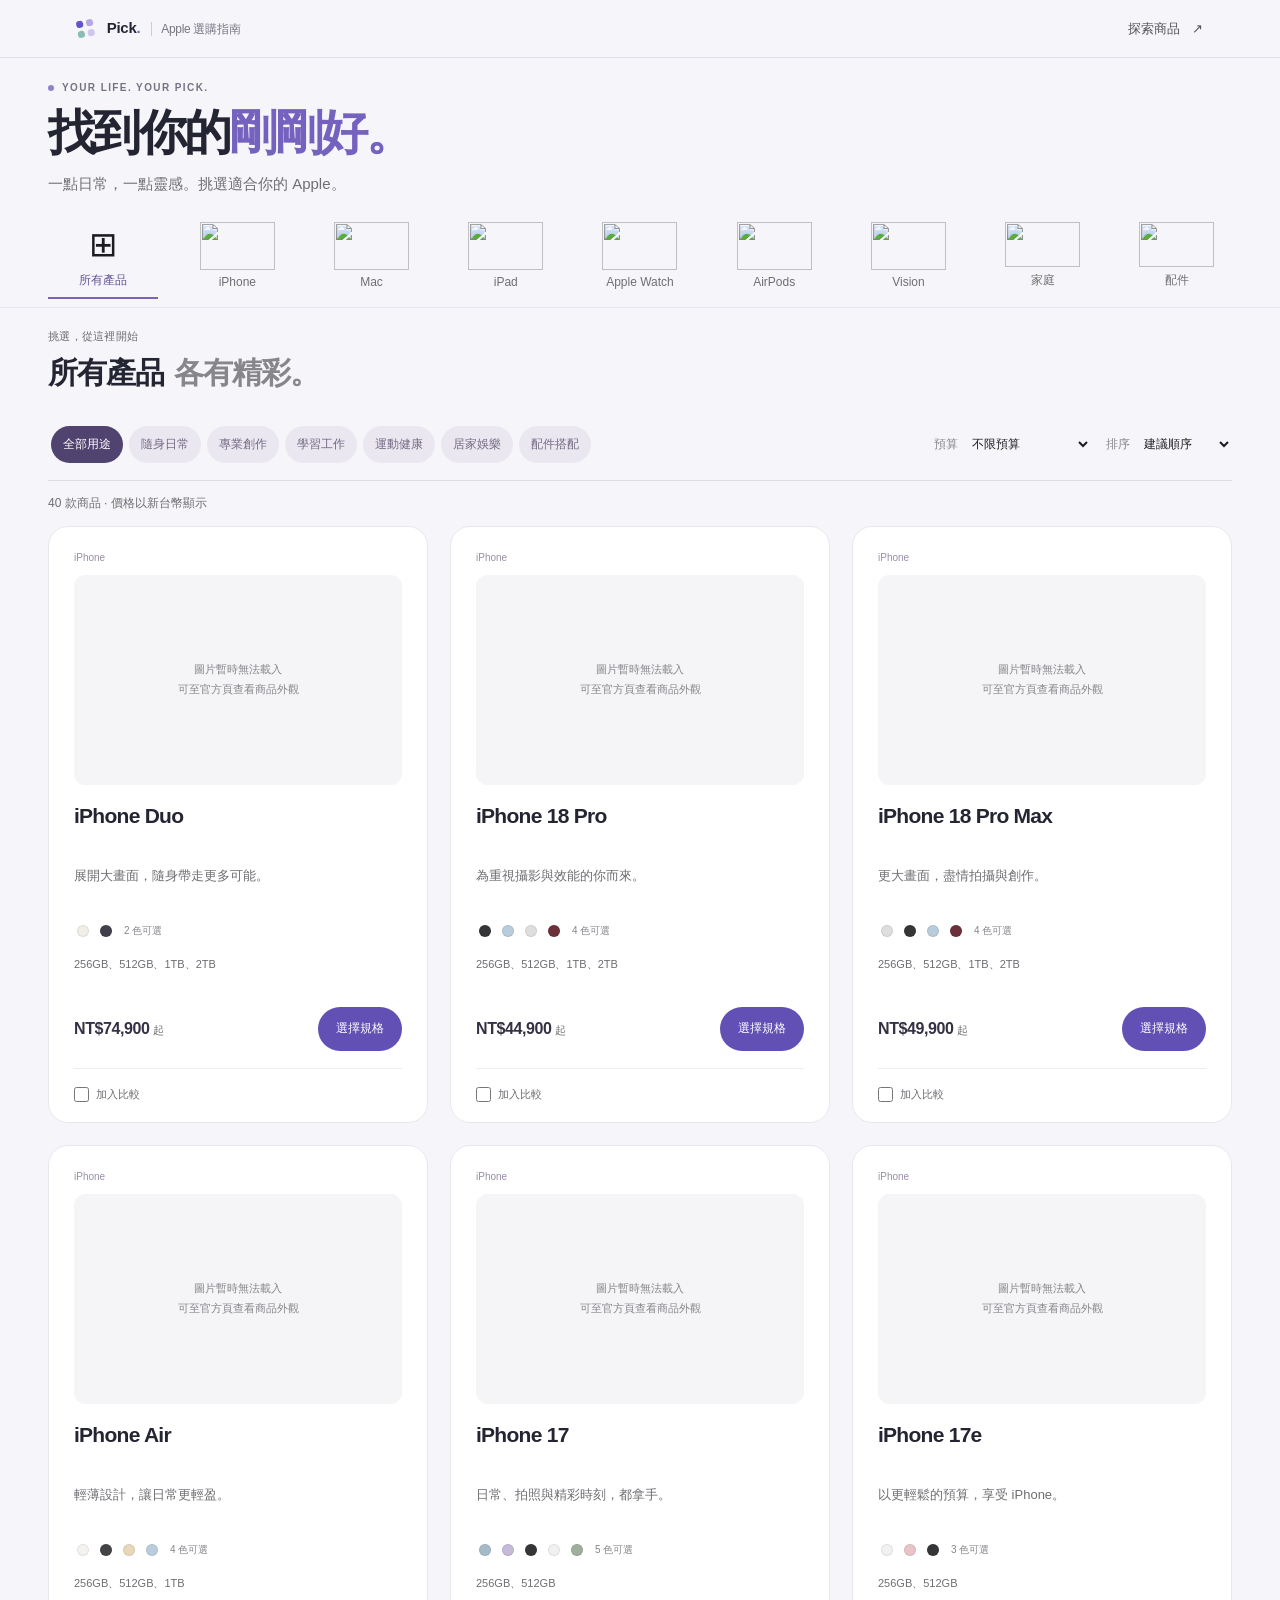
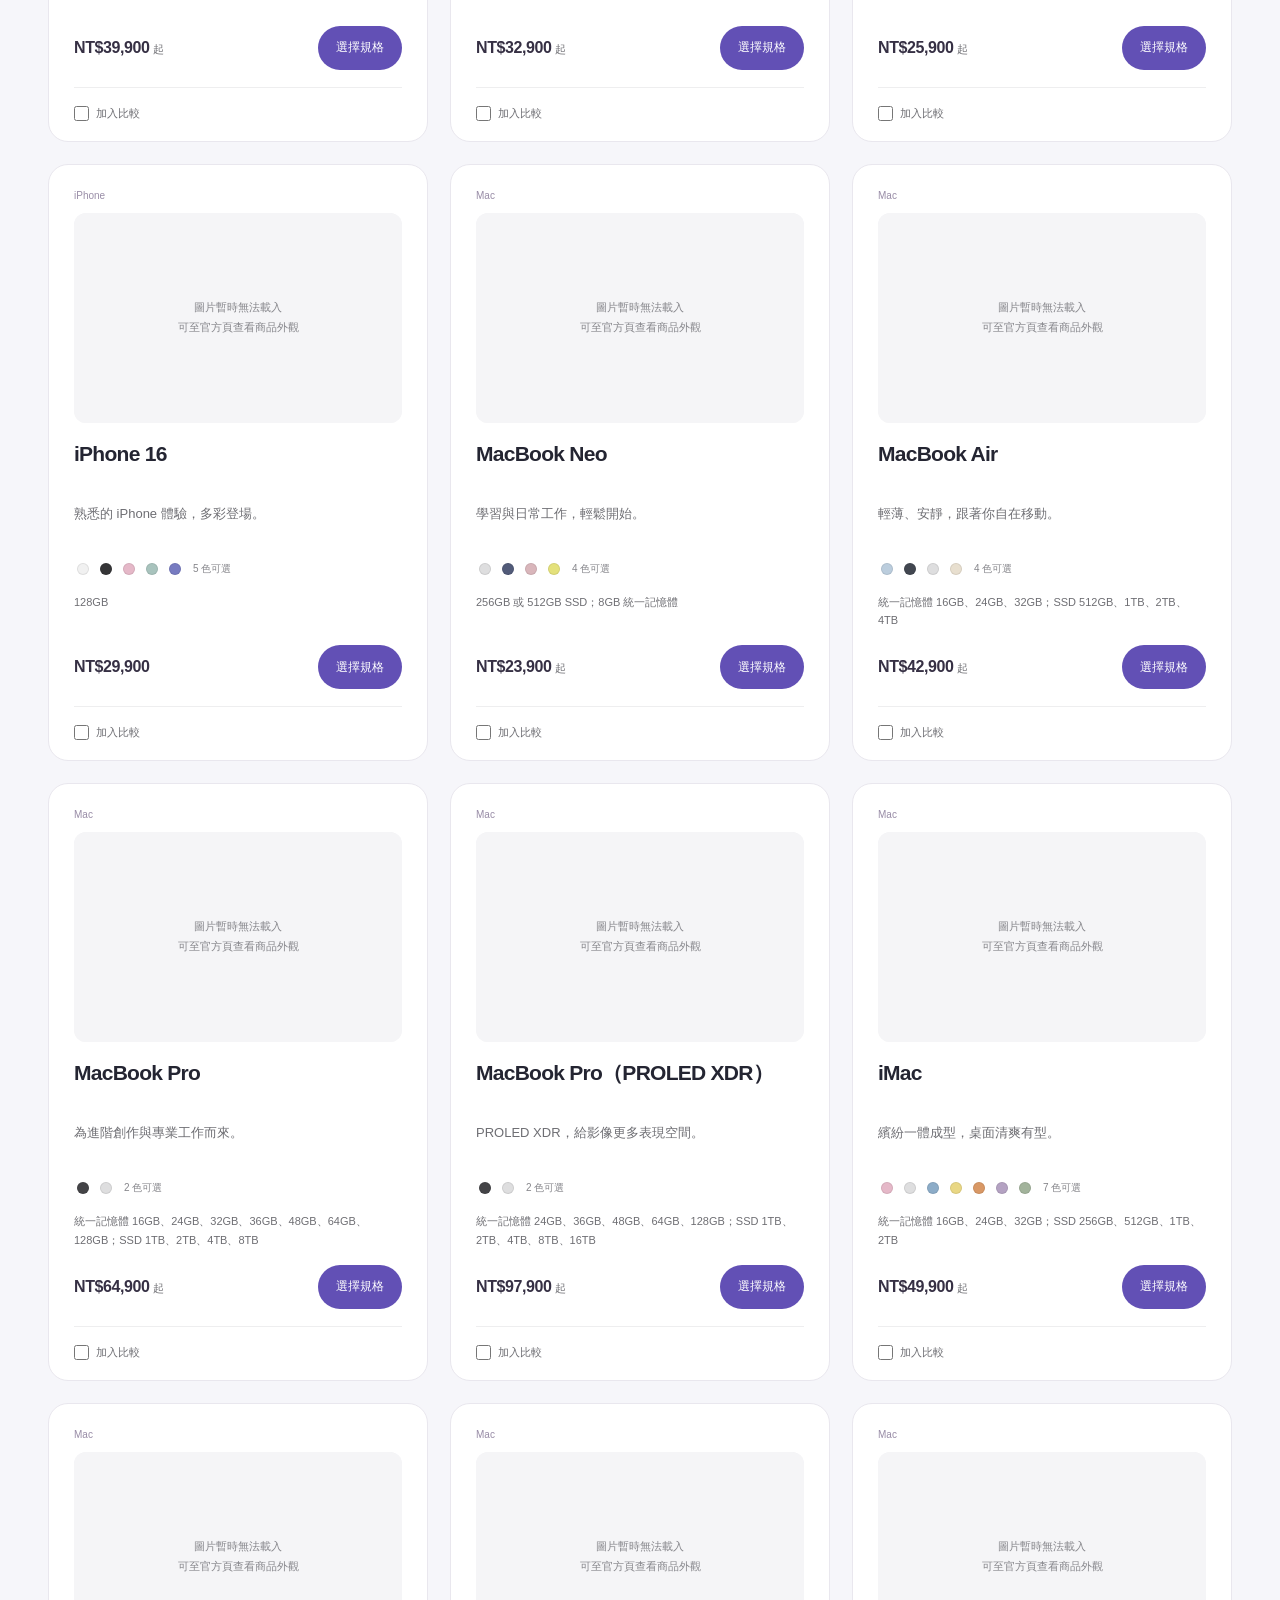
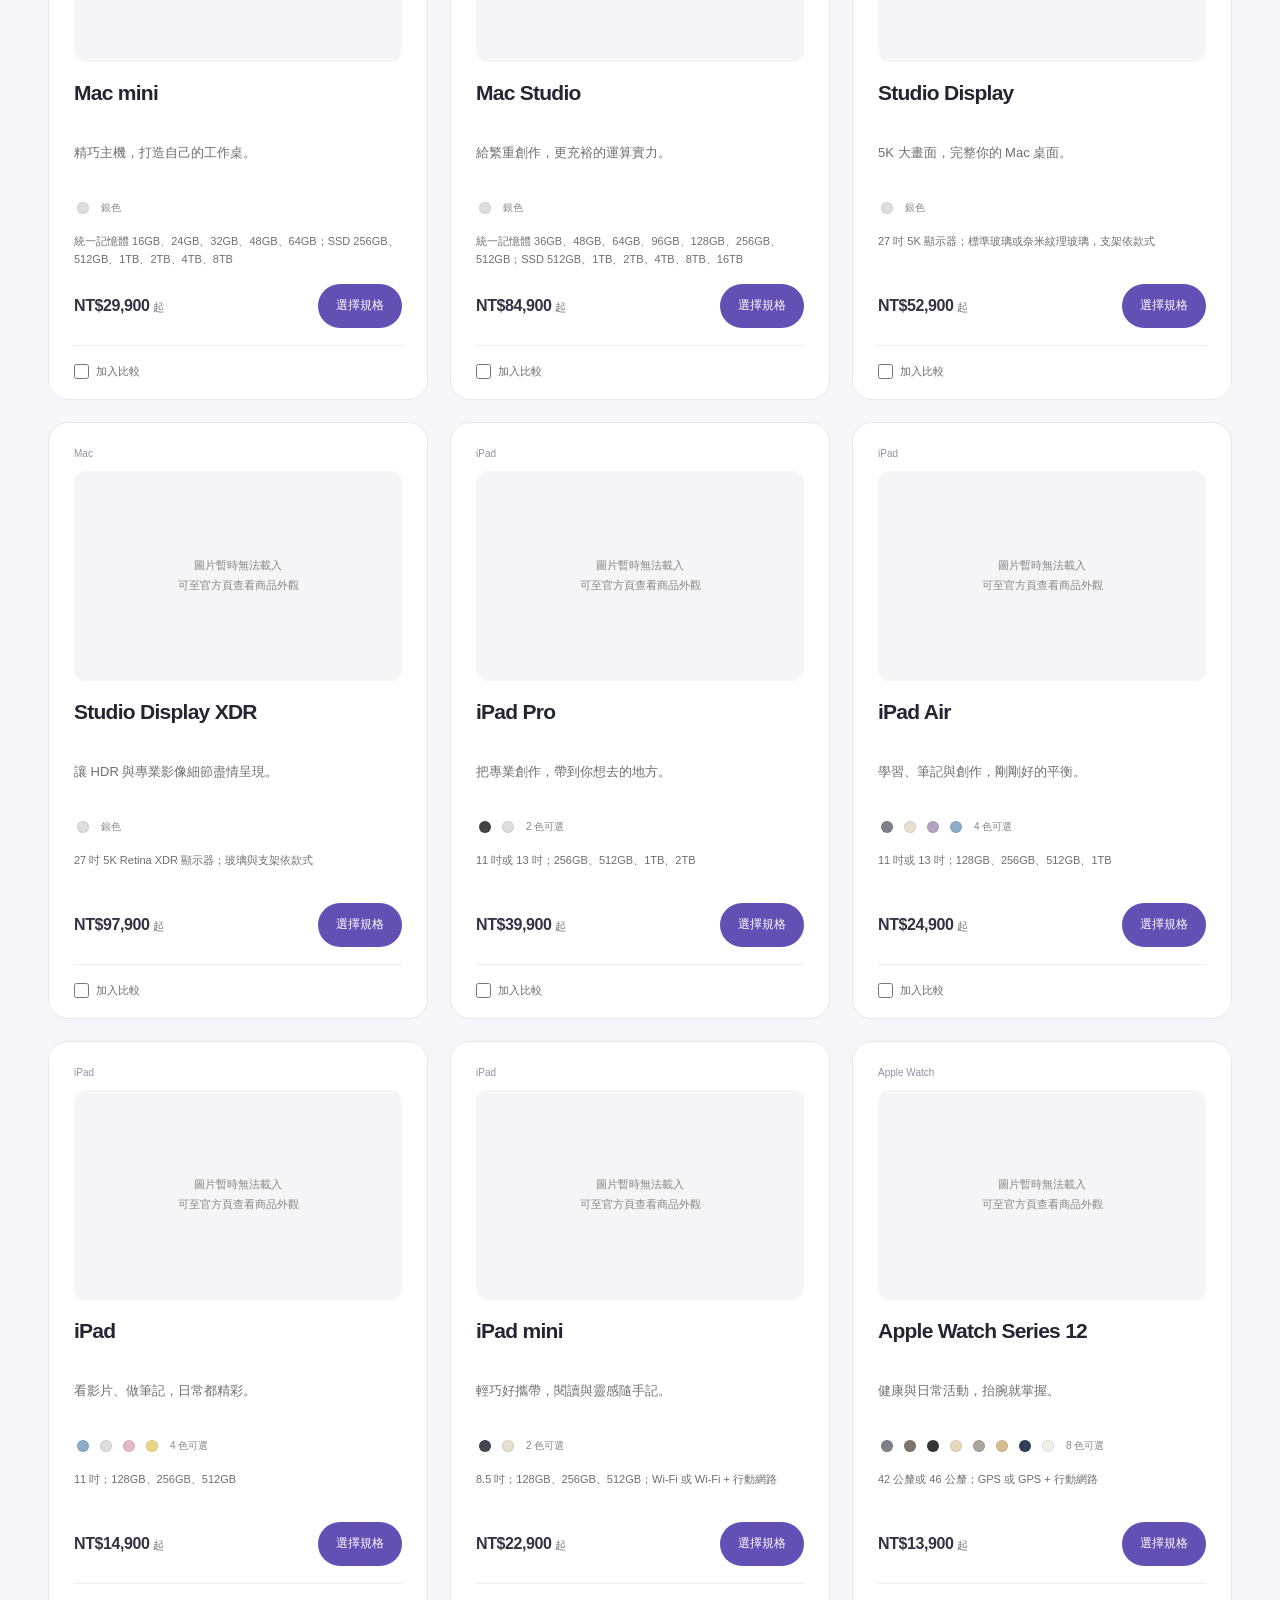
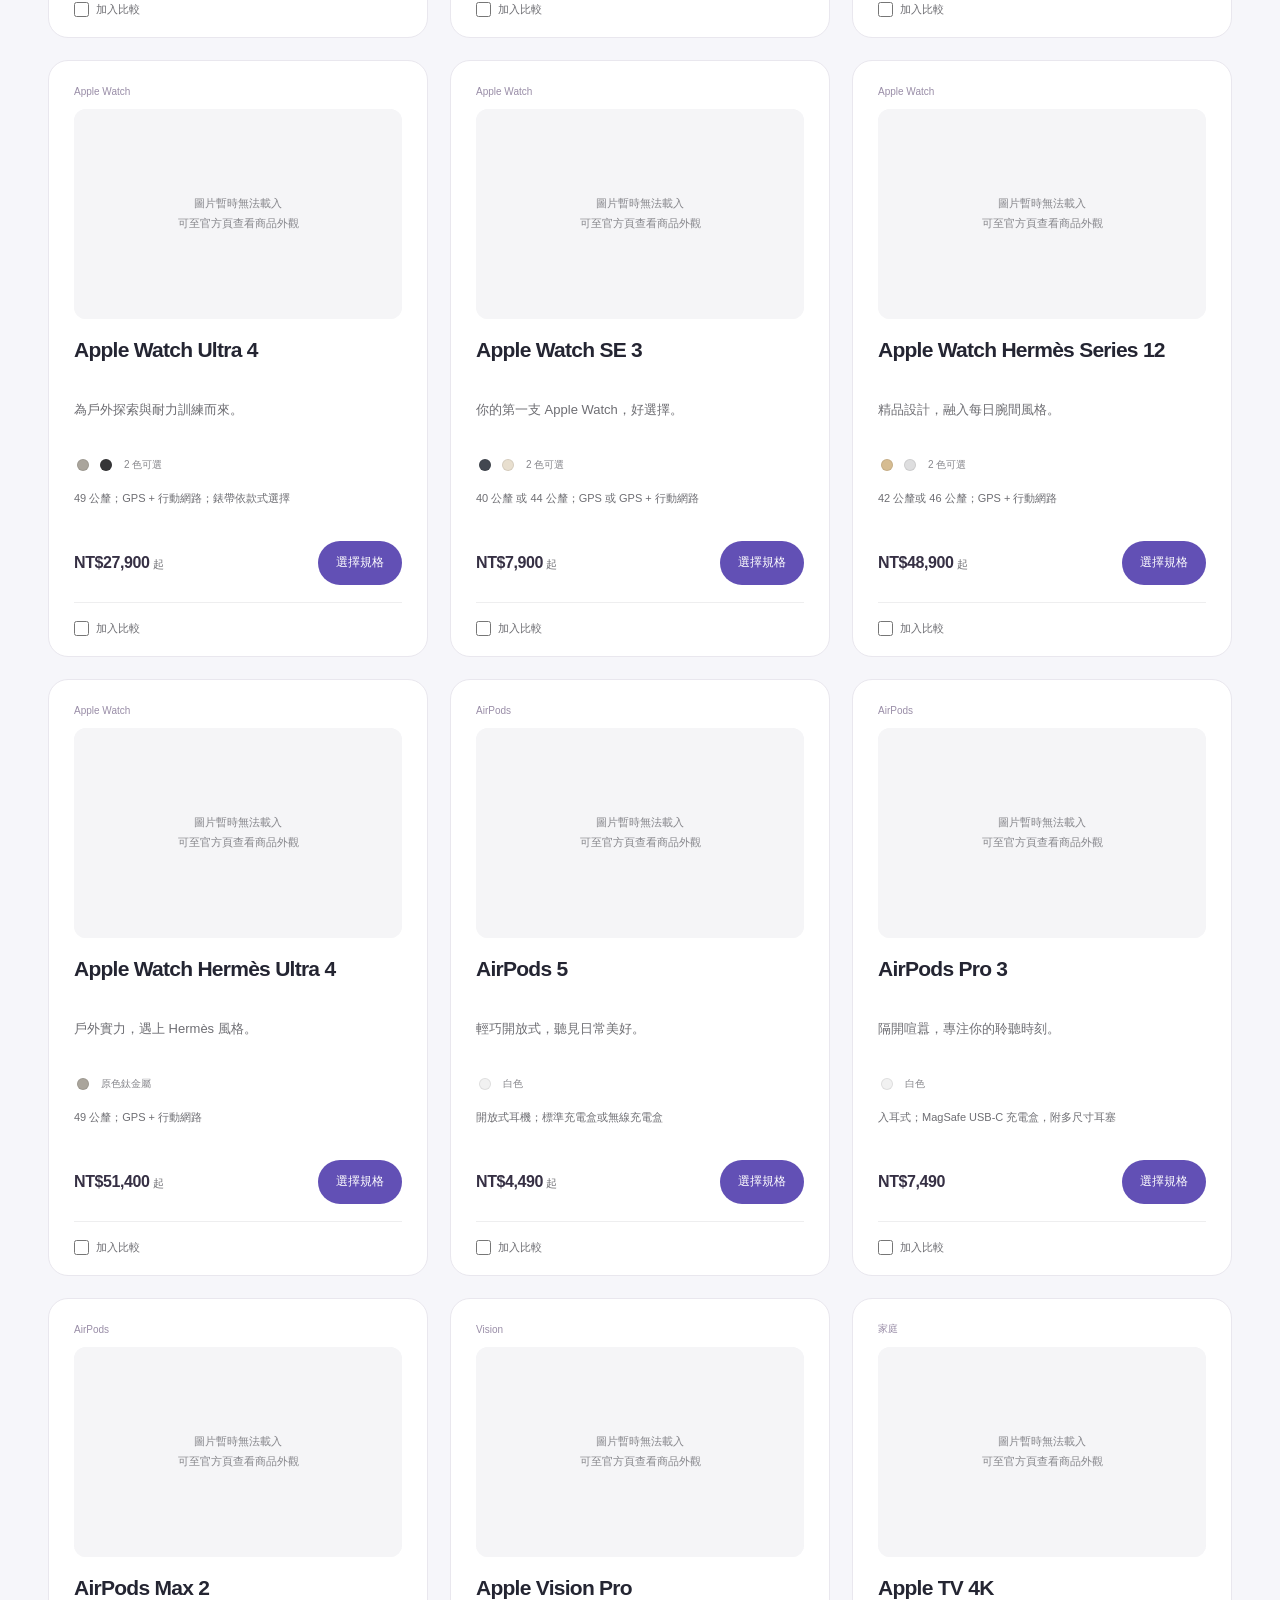
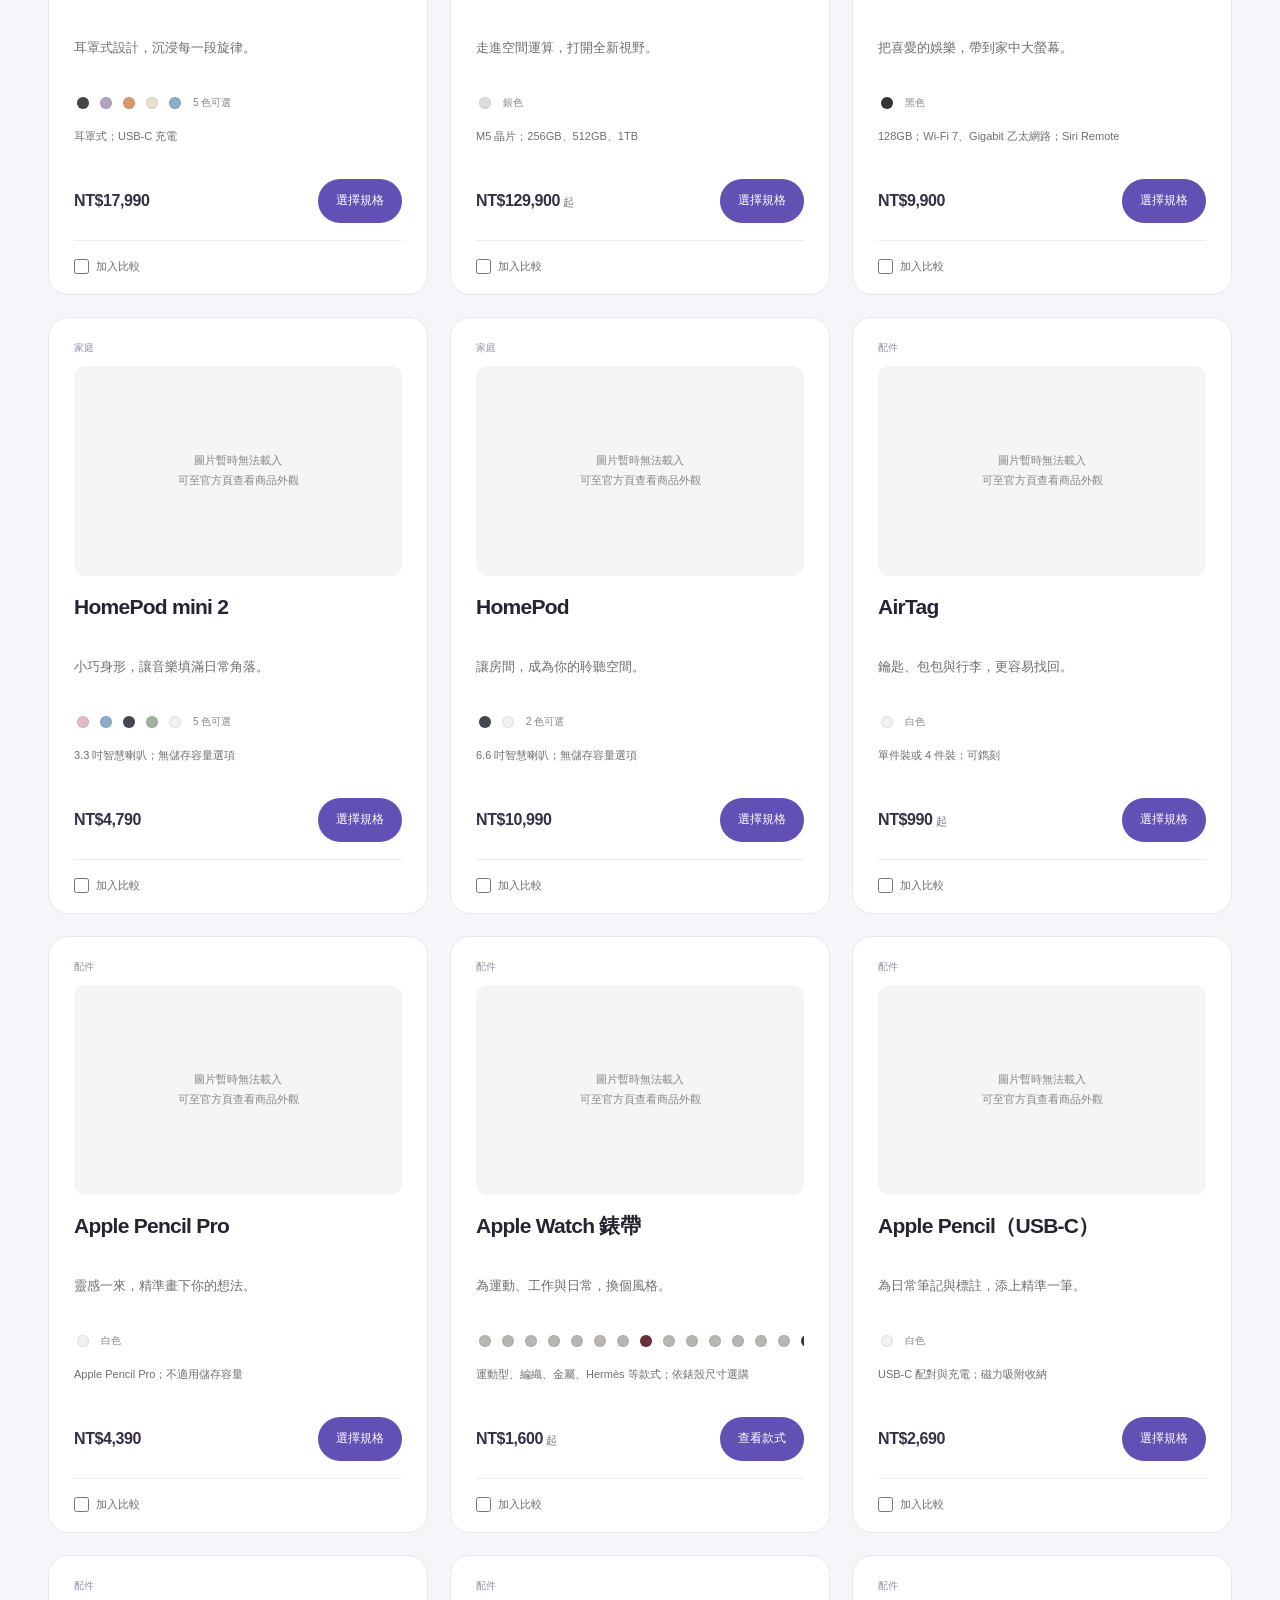
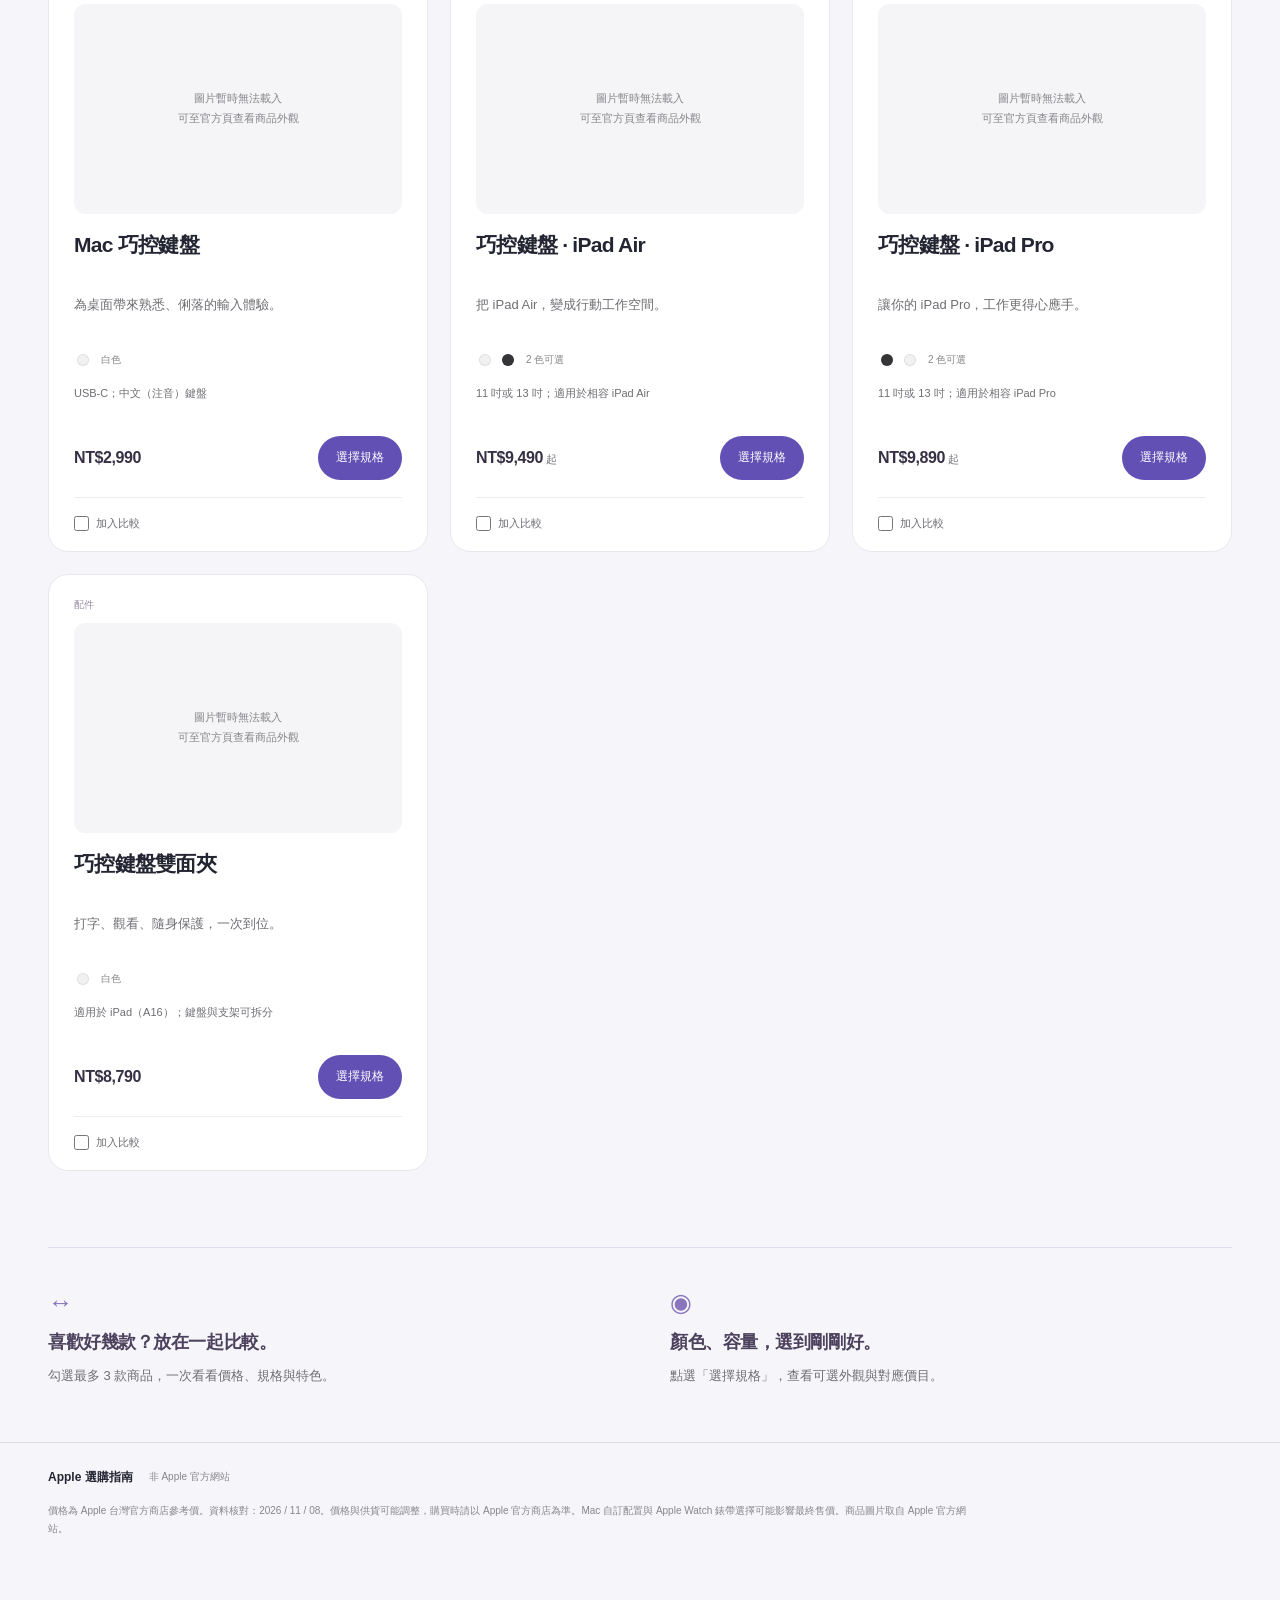
==== index.html @ ac8b2e8f "更新商品圖置中快取版本" ====
<!doctype html>
<html lang="zh-Hant"><head><meta charset="UTF-8"><meta name="viewport" content="width=device-width,initial-scale=1"><meta name="theme-color" content="#f5f5f7"><meta name="description" content="依用途與預算挑選 Apple 產品，查看顏色、容量、價格，並快速比較喜歡的機型。"><title>Pick.｜Apple 選購指南</title><link rel="stylesheet" href="./styles.css?v=20261108-18"><script src="./products.js?v=20261108-18" defer></script><script src="./app.js?v=20261108-18" defer></script></head>
<body><a class="skip-link" href="#products">跳至商品</a><header class="topbar"><a class="brand" href="#top" aria-label="Apple 選購指南首頁"><span class="brand-symbol" aria-hidden="true"><i></i><i></i><i></i><i></i></span><span>Pick<span class="brand-dot">.</span> <span class="brand-caption">Apple 選購指南</span></span></a><a class="nav-link" href="#products">探索商品 <span aria-hidden="true">↗</span></a></header>
<main id="top"><section class="hero"><div class="hero-text"><p class="eyebrow"><span class="tiny-dot"></span> YOUR LIFE. YOUR PICK.</p><h1>找到你的<span>剛剛好。</span></h1><p class="hero-copy">一點日常，一點靈感。挑選適合你的 Apple。</p></div></section><nav id="categories" class="categories" aria-label="商品分類"></nav>
<section id="products" class="catalog"><div class="catalog-head"><div><p class="eyebrow">挑選，從這裡開始</p><h2 id="catalog-title">所有產品<span>各有精彩。</span></h2></div></div>
<div class="filter-bar"><div id="needs" class="needs" aria-label="依用途篩選"></div><div class="select-filters"><label><span>預算</span><select id="budget"><option value="all">不限預算</option><option value="0-10000">NT$10,000 以下</option><option value="10001-30000">NT$10,001–30,000</option><option value="30001-60000">NT$30,001–60,000</option><option value="60001-999999">NT$60,001 以上</option></select></label><label><span>排序</span><select id="sort"><option value="default">建議順序</option><option value="low">價格由低到高</option><option value="high">價格由高到低</option><option value="name">商品名稱</option></select></label></div></div>
<div class="results-bar"><p id="result-count" role="status" aria-live="polite"></p><button id="reset" class="text-button" hidden>清除篩選</button></div><div id="product-grid" class="product-grid"></div><div id="empty" class="empty" hidden><h3>還沒找到喜歡的嗎？</h3><p>換個關鍵字，或放寬預算再看看。</p><button class="primary" id="empty-reset">查看所有產品</button></div></section>
<section class="help"><div><span class="help-icon" aria-hidden="true">↔</span><h3>喜歡好幾款？放在一起比較。</h3><p>勾選最多 3 款商品，一次看看價格、規格與特色。</p></div><div><span class="help-icon" aria-hidden="true">◉</span><h3>顏色、容量，選到剛剛好。</h3><p>點選「選擇規格」，查看可選外觀與對應價目。</p></div></section></main>
<footer><div><strong>Apple 選購指南</strong><span>非 Apple 官方網站</span></div><p>價格為 Apple 台灣官方商店參考價。資料核對：2026 / 11 / 08。價格與供貨可能調整，購買時請以 Apple 官方商店為準。Mac 自訂配置與 Apple Watch 錶帶選擇可能影響最終售價。商品圖片取自 Apple 官方網站。</p></footer>
<div id="compare-tray" class="compare-tray" hidden><div id="compare-items"></div><div class="tray-actions"><button id="compare-clear" class="text-button">清空</button><button id="compare-open" class="primary">比較商品</button></div></div><div id="toast" class="toast" role="status" aria-live="polite"></div>
<dialog id="product-dialog" aria-labelledby="detail-title"><button class="dialog-close" data-close aria-label="關閉商品詳情">×</button><div id="detail-content"></div></dialog><dialog id="compare-dialog" aria-labelledby="compare-title"><button class="dialog-close" data-close aria-label="關閉商品比較">×</button><div id="compare-content"></div></dialog><noscript><p class="empty">請開啟 JavaScript 以使用商品搜尋、規格選擇與比較功能。</p></noscript></body></html>
---- styles.css ----
*{box-sizing:border-box}html{scroll-behavior:smooth;scroll-padding-top:90px}body{margin:0;color:#1d1d1f;background:#f5f5f7;font-family:-apple-system,BlinkMacSystemFont,"SF Pro TC","PingFang TC","Noto Sans TC","Microsoft JhengHei",sans-serif;-webkit-font-smoothing:antialiased}button,input,select{font:inherit}button,a,input,select{-webkit-tap-highlight-color:transparent}button{cursor:pointer}button,a{touch-action:manipulation}a{color:inherit;text-decoration:none}button{border:0}button:focus-visible,a:focus-visible,input:focus-visible,select:focus-visible,summary:focus-visible{outline:3px solid #0071e3;outline-offset:4px}[hidden]{display:none!important}.topbar{height:64px;max-width:1440px;margin:auto;padding:0 6%;display:flex;align-items:center;justify-content:space-between;border-bottom:1px solid #e4e4e7}.brand{display:flex;align-items:center;gap:10px;font-size:15px;font-weight:600;letter-spacing:-.3px}.brand-symbol{font-family:Georgia,serif;font-style:italic;font-size:29px;font-weight:700;line-height:1}.nav-link{font-size:13px;color:#525257}.nav-link span{margin-left:9px}.skip-link{position:fixed;top:-60px;left:20px;z-index:10;background:#fff;padding:12px}.skip-link:focus{top:10px}.hero{max-width:1280px;margin:auto;padding:58px 48px 36px}.eyebrow{font-size:13px;line-height:1.6;letter-spacing:.025em;font-weight:500;color:#6e6e73;margin:0 0 12px}.hero h1{font-size:clamp(34px,4.5vw,58px);letter-spacing:-.055em;line-height:1.16;margin:0 0 20px;font-weight:650}.hero-copy{font-size:17px;line-height:1.6;color:#6e6e73;margin:0}.categories{display:flex;gap:30px;max-width:1280px;margin:0 auto;padding:22px 48px 30px;overflow:auto;scrollbar-width:none}.categories::-webkit-scrollbar{display:none}.category{display:flex;flex-direction:column;align-items:center;gap:12px;flex:1;min-width:74px;background:none;border-radius:12px;padding:10px 4px 14px;border-bottom:2px solid transparent;white-space:nowrap;color:#6e6e73;font-size:12px;font-weight:500}.category:hover{color:#1d1d1f}.category.active{color:#1d1d1f;border-bottom-color:#1d1d1f}.category-img{width:75px;height:61px;display:grid;place-items:center}.category img{width:100%;height:100%;object-fit:contain;mix-blend-mode:darken}.category-all{font-size:34px;font-weight:300;line-height:1;color:#1d1d1f}.catalog{max-width:1280px;margin:auto;padding:32px 48px 76px;scroll-margin-top:15px}.catalog-head{display:flex;align-items:end;justify-content:space-between;gap:24px;margin-bottom:26px}.catalog-head .eyebrow{font-size:11px;margin-bottom:9px}.catalog h2{font-size:30px;letter-spacing:-.04em;line-height:1.25;margin:0;font-weight:650}.catalog h2 span{color:#86868b}.search{height:43px;min-width:280px;display:flex;align-items:center;gap:10px;border:1px solid #d2d2d7;border-radius:30px;padding:0 16px;color:#86868b;background:#fff}.search input{border:0;outline:0;background:transparent;width:100%;min-width:0;font-size:13px;color:#1d1d1f}.filter-bar{display:flex;flex-direction:column;gap:20px;padding-bottom:20px;border-bottom:1px solid #dedee2}.needs{display:flex;gap:8px;overflow:auto;scrollbar-width:none;padding:3px}.need{border-radius:30px;white-space:nowrap;font-size:12px;padding:10px 15px;color:#525257;background:#e8e8ed}.need.active{background:#1d1d1f;color:#fff}.select-filters{display:flex;gap:26px}.select-filters label{display:flex;align-items:center;gap:10px;font-size:12px;color:#86868b}.select-filters select{background:none;border:0;color:#1d1d1f;max-width:200px;font-size:12px;min-height:30px}.results-bar{display:flex;align-items:center;justify-content:space-between;margin:18px 0}.results-bar p{margin:0;color:#6e6e73;font-size:12px}.text-button{padding:7px 0;background:none;color:#0066cc;font-size:12px}.product-grid{display:grid;grid-template-columns:repeat(3,minmax(0,1fr));gap:22px}.product-card{position:relative;display:flex;flex-direction:column;padding:22px 25px 20px;background:#fff;border:1px solid #eeeeef;border-radius:24px;transition:transform .25s,box-shadow .25s;min-width:0;isolation:isolate}.product-card:hover{transform:translateY(-3px);box-shadow:0 12px 35px #00000008}.product-topline{height:17px;display:flex;justify-content:space-between;align-items:center;font-size:10px;font-weight:500;color:#86868b}.product-topline .new{color:#b64400}.photo-button{display:block;width:100%;background:transparent;padding:0}.photo{height:210px;position:relative;display:flex;align-items:center;justify-content:center;overflow:hidden;background:#fff;margin:9px 0 17px;isolation:isolate;border-radius:12px}.photo img{display:block;width:100%;height:100%;object-fit:contain;mix-blend-mode:darken;object-position:center}.photo.mac{background:#f5f5f7}.photo.mac img{width:100%;height:100%}.photo.phone img{width:85%;height:120%;transform:translateY(-7%)}.photo.tablet img{width:85%;height:95%}.photo.watch img{width:85%;height:95%}.photo.headphone img{width:90%;height:95%}.photo.accessory img{width:90%;height:95%}.photo.pencil img{transform:rotate(-36deg) scale(1.12)}.photo.band{background:#f5f5f7}.photo.band img{width:100%}.product-title{font-size:21px;letter-spacing:-.035em;line-height:1.3;margin:0 0 9px;font-weight:600}.product-title button{font-weight:inherit;text-align:left;letter-spacing:inherit;background:none;padding:0;color:inherit}.product-summary{color:#6e6e73;font-size:13px;line-height:1.65;margin:0 0 13px;min-height:43px}.swatches{display:flex;align-items:center;gap:5px;height:20px;margin-bottom:14px}.swatch{width:12px;height:12px;display:inline-block;border-radius:50%;background:var(--color);box-shadow:inset 0 0 0 1px #00000015;flex:0 0 auto}.color-count{font-size:10px;color:#86868b;margin-left:4px}.card-spec{font-size:11px;line-height:1.7;color:#6e6e73;display:-webkit-box;-webkit-line-clamp:2;-webkit-box-orient:vertical;overflow:hidden;min-height:37px;margin:0 0 15px}.card-bottom{margin-top:auto;display:flex;justify-content:space-between;align-items:center;gap:10px}.card-price{font-size:16px;font-weight:600;white-space:nowrap;letter-spacing:-.025em}.card-price small{font-weight:400;font-size:11px;margin-left:3px;color:#6e6e73}.primary{background:#0071e3;color:#fff;border-radius:99px;padding:11px 18px;font-size:12px;white-space:nowrap;display:inline-flex;align-items:center;justify-content:center;min-height:39px}.primary:hover{background:#0077ed}.primary:disabled{background:#d2d2d7;color:#6e6e73;cursor:default}.compare-check{display:flex;align-items:center;gap:7px;padding-top:18px;margin-top:17px;border-top:1px solid #eeeeef;font-size:11px;color:#6e6e73;cursor:pointer}.compare-check input{width:15px;height:15px;margin:0;accent-color:#0071e3}.empty{padding:70px 20px;text-align:center;color:#6e6e73}.empty h3{color:#1d1d1f;font-size:24px}.help{max-width:1184px;margin:0 auto 55px;display:grid;grid-template-columns:1fr 1fr;gap:60px;border-top:1px solid #dcdce0;padding:40px 0 0}.help h3{font-size:18px;letter-spacing:-.025em;line-height:1.5;margin:12px 0 9px;font-weight:600}.help p{font-size:13px;line-height:1.7;color:#6e6e73;margin:0}.help-icon{font-size:25px}footer{max-width:1280px;margin:auto;padding:26px 48px 120px;border-top:1px solid #dcdce0}footer>div{display:flex;align-items:center;gap:16px;font-size:12px}footer span{font-size:10px;color:#86868b}footer p{max-width:920px;font-size:10px;line-height:1.8;color:#86868b;margin:16px 0 0}.compare-tray{position:fixed;z-index:5;bottom:20px;left:50%;transform:translateX(-50%);width:min(880px,calc(100% - 40px));padding:12px 18px;background:#ffffffed;border:1px solid #e5e5e8;backdrop-filter:blur(20px);border-radius:20px;box-shadow:0 10px 50px #00000018;display:flex;justify-content:space-between;align-items:center;gap:15px}#compare-items{display:flex;gap:18px;min-width:0}.tray-item{display:flex;align-items:center;gap:7px;font-size:11px;max-width:170px}.tray-item img{width:37px;height:37px;object-fit:contain}.tray-item span{overflow:hidden;text-overflow:ellipsis;white-space:nowrap}.tray-item button{padding:3px;background:none;color:#86868b;font-size:18px}.tray-actions{display:flex;align-items:center;gap:18px}.toast{position:fixed;z-index:20;bottom:110px;left:50%;transform:translate(-50%,15px);padding:13px 20px;border-radius:12px;background:#1d1d1f;color:#fff;font-size:13px;opacity:0;pointer-events:none;transition:.2s;max-width:90%;width:max-content}.toast.show{opacity:1;transform:translate(-50%,0)}dialog{border:0;padding:0;width:min(1030px,calc(100% - 48px));max-height:90dvh;border-radius:26px;color:#1d1d1f;background:#fff;box-shadow:0 20px 100px #00000025}dialog::backdrop{background:#0006;backdrop-filter:blur(5px)}body.modal-open{overflow:hidden}.dialog-close{position:sticky;float:right;top:16px;right:16px;z-index:4;margin:16px 16px -49px 0;width:33px;height:33px;border-radius:50%;color:#6e6e73;background:#ededf0;font-size:25px;line-height:1}.detail-layout{display:grid;grid-template-columns:43% 57%;padding:42px 36px;gap:0}.detail-visual{padding:25px 30px 0 0;position:sticky;top:30px;align-self:start}.detail-visual .photo{height:310px;margin:0}.detail-visual p{font-size:10px;text-align:center;line-height:1.6;color:#86868b}.detail-info{padding:0 8px 10px 24px}.detail-info .eyebrow{font-size:11px;margin-bottom:6px}.detail-info h2{font-size:32px;line-height:1.2;margin:0 0 14px;letter-spacing:-.04em}.detail-summary{font-size:14px;color:#6e6e73;line-height:1.7;margin:0 0 24px}.option-heading{font-size:13px;font-weight:600;margin:22px 0 11px;line-height:1.6}.color-options{display:flex;flex-wrap:wrap;gap:8px}.color-option{background:#fff;border:1px solid #d2d2d7;border-radius:10px;padding:9px 11px;font-size:11px;color:#525257;display:flex;align-items:center;gap:7px}.color-option.active{border:2px solid #0071e3;padding:8px 10px;color:#1d1d1f}.config-select{width:100%;font-size:12px;border:1px solid #d2d2d7;border-radius:11px;background:#fff;padding:13px 10px;min-height:46px;color:#1d1d1f}.selected-config{margin-top:20px;border-radius:15px;background:#f5f5f7;padding:20px}.selected-config>p{color:#6e6e73;font-size:11px;line-height:1.7;margin:0 0 8px}.selected-price{font-size:28px;font-weight:600;letter-spacing:-.04em;margin-bottom:17px}.selected-price small{font-size:13px;font-weight:400;margin-left:4px}.selected-config .primary{width:100%}.detail-specs{margin:25px 0 0;border-top:1px solid #e5e5e7;padding-top:18px}.detail-specs h3{font-size:13px;margin:0 0 10px}.detail-specs p,.detail-specs li{font-size:12px;line-height:1.8;color:#6e6e73}.detail-specs ul{padding-left:16px}.detail-info details{margin-top:24px;border-top:1px solid #e5e5e7;padding-top:18px}.detail-info summary{font-size:13px;cursor:pointer}.price-table{width:100%;border-collapse:collapse;margin-top:12px;font-size:11px}.price-table th,.price-table td{padding:11px 4px;text-align:left;line-height:1.6;border-bottom:1px solid #eeeeef}.price-table th{color:#86868b;font-weight:400}.price-table td:last-child{white-space:nowrap;text-align:right;font-weight:500}.detail-note{font-size:10px;line-height:1.8;color:#86868b;margin:20px 0 0}#compare-content{padding:40px 30px 30px}#compare-title{font-size:30px;letter-spacing:-.04em;margin:0 0 8px}.compare-intro{font-size:13px;color:#6e6e73;margin:0 0 28px}.compare-scroll{overflow-x:auto}.comparison{width:100%;border-collapse:collapse;table-layout:fixed;font-size:12px}.comparison th,.comparison td{min-width:180px;vertical-align:top;text-align:left;padding:20px 16px;border-bottom:1px solid #e5e5e7;line-height:1.8;overflow-wrap:anywhere}.comparison th{font-weight:500}.comparison .row-heading{width:90px;color:#86868b;font-size:11px}.compare-photo{width:100%;height:140px;object-fit:contain;mix-blend-mode:darken}.comparison h3{font-size:17px;line-height:1.4;letter-spacing:-.025em}.comparison .primary{margin-top:10px}.comparison ul{padding-left:15px;margin:0}.compare-note{font-size:10px;color:#86868b;line-height:1.8;margin:20px 0 0}@media(min-width:1250px){.filter-bar{flex-direction:row;align-items:center;justify-content:space-between;gap:10px}.needs{gap:6px}.need{padding:10px 12px}.select-filters{gap:15px}}@media(max-width:1000px){.product-grid{grid-template-columns:repeat(2,minmax(0,1fr))}.hero,.categories,.catalog,footer{padding-left:32px;padding-right:32px}.help{margin-left:32px;margin-right:32px}.category{min-width:68px}.categories{gap:18px}.catalog-head{align-items:start}.search{min-width:240px}.catalog h2{font-size:27px}.catalog h2 span{display:block;margin-top:4px}.detail-layout{padding:40px 22px;grid-template-columns:40% 60%}.detail-info{padding-left:16px}.detail-visual{padding-right:15px}.detail-visual .photo{height:240px}}@media(max-width:640px){.topbar{height:57px;padding:0 20px}.brand{font-size:13px}.brand-symbol{font-size:25px}.nav-link{font-size:11px}.hero{padding:38px 22px 20px}.hero h1{font-size:35px;line-height:1.2;letter-spacing:-.055em;margin-bottom:15px}.hero-copy{font-size:14px;max-width:295px;line-height:1.7}.eyebrow{font-size:11px}.categories{padding:12px 18px 20px;gap:16px}.category{min-width:64px;font-size:10px;gap:8px;padding-bottom:10px}.category-img{width:65px;height:50px}.catalog{padding:25px 18px 48px}.catalog-head{display:block;margin-bottom:20px}.catalog h2{font-size:26px}.catalog h2 span{display:inline}.search{min-width:0;width:100%;height:42px;margin-top:22px}.filter-bar{gap:14px}.select-filters{gap:14px;justify-content:space-between}.select-filters label{gap:5px;font-size:10px}.select-filters select{max-width:150px;font-size:11px}.need{font-size:11px;padding:9px 13px}.results-bar{margin:17px 0}.product-grid{gap:12px}.product-card{padding:15px 13px 14px;border-radius:18px}.product-topline{font-size:9px}.photo{height:145px;margin:8px 0 13px}.product-title{font-size:17px;line-height:1.35;min-height:46px;margin-bottom:6px}.product-summary{font-size:11px;line-height:1.6;min-height:36px;margin-bottom:10px}.swatches{gap:4px;margin-bottom:11px;height:16px}.swatch{width:10px;height:10px}.color-count{font-size:9px}.card-spec{font-size:10px;min-height:34px;margin-bottom:11px}.card-bottom{flex-direction:column;align-items:stretch;gap:13px}.card-price{font-size:15px}.card-bottom .primary{min-height:36px;padding:9px 11px;font-size:11px}.compare-check{font-size:10px;padding-top:13px;margin-top:13px}.compare-check input{height:14px;width:14px}.help{grid-template-columns:1fr;gap:30px;margin:0 22px 35px;padding-top:30px}.help h3{font-size:17px}.help p{font-size:12px}footer{padding:24px 22px 120px}footer>div{display:block}footer span{display:block;margin-top:7px}footer p{font-size:9px}.compare-tray{bottom:10px;width:calc(100% - 24px);border-radius:16px;padding:12px;gap:10px}#compare-items{gap:5px}.tray-item{max-width:50px}.tray-item img{width:28px;height:32px}.tray-item span{display:none}.tray-item button{font-size:17px}.tray-actions{gap:13px}.tray-actions .primary{font-size:11px;padding:10px 14px}.tray-actions .text-button{font-size:10px}dialog{width:calc(100% - 20px);max-height:94dvh;border-radius:22px}.detail-layout{display:block;padding:35px 22px 25px}.detail-visual{position:static;padding:0 25px}.detail-visual .photo{height:220px;max-width:300px;margin:auto}.detail-info{padding:10px 0 0}.detail-info h2{font-size:28px}.detail-summary{font-size:13px}.detail-visual p{font-size:9px}.color-options{gap:7px}.color-option{font-size:11px}.selected-config{padding:18px}.detail-specs p,.detail-specs li{font-size:12px}.comparison{min-width:620px}.comparison .row-heading{width:75px}.comparison th,.comparison td{padding:15px 10px}.comparison h3{font-size:15px}.compare-photo{height:100px}#compare-content{padding:40px 18px 25px}#compare-title{font-size:25px}.compare-intro{font-size:12px}.comparison .primary{font-size:11px;padding:9px 12px}}@media(prefers-reduced-motion:reduce){html{scroll-behavior:auto}*,*::before,*::after{transition:none!important;animation:none!important}}

.sr-only{position:absolute;width:1px;height:1px;padding:0;margin:-1px;overflow:hidden;clip:rect(0,0,0,0);white-space:nowrap;border:0}.image-fallback{position:absolute;inset:0;display:grid;place-content:center;text-align:center;font-size:11px;line-height:1.8;color:#86868b;background:#f5f5f7}

.photo{background:#f5f5f7}.photo img{mix-blend-mode:darken}

/* Pick. independent visual identity */
body{background:#f6f6fa;color:#242532}.topbar{border-color:#e2e1e9}.brand-symbol{display:grid;grid-template-columns:repeat(2,7px);grid-template-rows:repeat(2,7px);gap:3px;transform:rotate(-10deg);margin-right:3px}.brand-symbol i{display:block;border-radius:3px;background:#6055cb}.brand-symbol i:nth-child(2){background:#b5a8e8}.brand-symbol i:nth-child(3){background:#89bcb2}.brand-symbol i:nth-child(4){background:#d0c6ee}.brand-dot{color:#7665cc}.brand-caption{font-weight:400;font-size:12px;padding-left:9px;margin-left:7px;border-left:1px solid #cfccd9;color:#777482}.hero{display:grid;grid-template-columns:minmax(0,1fr) 300px;gap:50px;align-items:center;padding-top:38px;padding-bottom:25px}.hero .eyebrow{display:flex;align-items:center;gap:8px;font-size:10px;letter-spacing:.14em;font-weight:600;color:#777185}.tiny-dot{width:6px;height:6px;background:#9381c9;border-radius:50%}.hero h1{font-size:clamp(34px,4vw,54px);margin-bottom:15px}.hero h1>span{color:#7462be}.hero-copy{font-size:15px}.quick-picks{padding:18px 22px;border:1px solid #e2dfee;border-radius:18px;background:linear-gradient(120deg,#eeebf8,#f5f5fa)}.quick-picks p{margin:0 0 8px;font-size:11px;color:#8b829e}.quick-picks button{display:flex;align-items:center;justify-content:space-between;width:100%;background:none;color:#554a70;border-bottom:1px solid #ddd7eb;padding:9px 0;font-size:12px}.quick-picks button:last-child{border:0}.quick-picks button span{color:#8c7aaf}.categories{padding-top:6px;padding-bottom:12px;gap:24px}.category.active{border-color:#7864b8;color:#65519c}.category{border-radius:0;gap:8px;padding-bottom:10px}.category-img{height:55px}.catalog{padding-top:28px}.catalog h2{letter-spacing:-.035em}.need.active{background:#51436f}.need{background:#eae7f1;color:#746983}.primary{background:#6250b5}.primary:hover{background:#7460c6}.text-button{color:#6652ab}.product-card{border-radius:20px;border-color:#e9e7ee}.product-card:hover{box-shadow:0 10px 30px #44305c0c}.card-price{color:#363044}.category img{max-height:55px}.product-topline{color:#998da7}.color-option.active{border-color:#7b64bb}.compare-check input{accent-color:#7560ba}.selected-config{background:#f1eef7}.comparison th,.comparison td{border-color:#e5dfee}.help-icon{color:#8976bc}.help{border-color:#e2ddea}.help h3{color:#4d425d}.search:focus-within{border-color:#a18bc3;box-shadow:0 0 0 3px #a18bc315}
@media(max-width:740px){.hero{grid-template-columns:1fr;gap:20px}.quick-picks{display:flex;gap:14px;align-items:center;padding:11px 15px}.quick-picks p{display:none}.quick-picks button{border:0;padding:3px 0;font-size:10px;gap:8px}.quick-picks button span{font-size:12px}.hero-copy{font-size:13px}.hero h1{font-size:36px}.hero{padding-top:29px;padding-bottom:14px}.categories{padding-top:6px}.brand-caption{font-size:10px}.category-img{height:47px}.category img{max-height:47px}}

.topbar{height:58px}.hero{padding-top:22px;padding-bottom:18px;gap:40px}.hero h1{font-size:48px;margin-bottom:11px}.hero .eyebrow{margin-bottom:9px}.quick-picks{padding:12px 20px}.quick-picks p{font-size:10px;margin-bottom:3px}.quick-picks button{padding:7px 0;font-size:11px}.categories{padding-top:0;padding-bottom:5px}.category{padding-top:5px;gap:5px}.category-img{height:48px}.category img{max-height:48px}.catalog{padding-top:20px}.catalog-head{margin-bottom:19px}.filter-bar{padding-bottom:14px;gap:12px}.results-bar{margin:14px 0}.photo.phone img{width:100%;height:100%;transform:translateY(-12%)}.photo-iphone-16 img{transform:translateY(7%) scale(.98)}.photo-macbook-neo img{transform:translateY(-14%) scale(1.2)}.photo-macbook-air img{transform:translateY(-12%) scale(1.14)}.photo-macbook-pro-14 img,.photo-macbook-pro-xdr img{transform:translateY(-8%) scale(1.08)}.photo-imac img{transform:translateY(-5%) scale(1.03)}.photo-mac-mini img{transform:translateY(-65%) scale(2.3)}.photo-mac-studio img{transform:translateY(-39%) scale(1.65)}.photo-studio-display img,.photo-studio-display-xdr img{transform:translateY(-7%)}.photo-ipad-mini img{transform:translateY(-13%)}.category-img{overflow:hidden}
@media(max-width:640px){.hero{padding-top:25px;padding-bottom:14px;gap:18px}.hero h1{font-size:34px}.quick-picks{padding:11px 13px;gap:11px}.quick-picks button{padding:3px 0;font-size:10px}.catalog-head{margin-bottom:17px}.catalog{padding-top:20px}.categories{padding-bottom:9px}.photo.phone img{transform:translateY(-12%)}.product-summary{min-height:36px}}

.photo-airpods-5 img{transform:translateY(-17%)}.photo-airpods-pro-3 img{transform:translateY(-10%)}.photo-homepod-mini-2 img{transform:translateY(-24%) scale(1.15)}.photo-watch-hermes-series img{transform:translateY(-17%) scale(1.2)}.photo-airtag img{transform:translateY(-5%)}

.comparison .photo{height:140px;margin:0 0 18px;background:#f5f5f7}.comparison h3{min-height:46px}@media(max-width:640px){.comparison .photo{height:110px}}

/* Keep the shopper's current category and filters within reach. */
.categories{position:sticky;top:0;z-index:4;height:94px;padding-top:8px;padding-bottom:8px;background:rgba(246,246,250,.96);backdrop-filter:blur(18px);border-bottom:1px solid #e8e4ef}.category{padding:0 4px 8px;justify-content:center}.filter-bar{position:sticky;top:94px;z-index:3;background:rgba(246,246,250,.97);padding-top:12px;backdrop-filter:blur(18px)}
@media(max-width:640px){.categories{height:86px;padding-top:6px;padding-bottom:6px}.filter-bar{top:86px;padding-top:9px;gap:10px}.needs{margin-left:-3px;margin-right:-3px}.category{padding:0 4px 6px}}

.catalog h2 span{margin-left:.35em}@media(min-width:641px) and (max-width:1000px){.catalog h2 span{margin-left:0}}

.card-color{display:inline-grid;place-items:center;width:18px;height:18px;flex:0 0 18px;padding:3px;background:transparent;border-radius:50%;border:0}.card-color[aria-pressed=true]{box-shadow:0 0 0 1.5px #806bb9}.card-color:disabled{opacity:.3;cursor:not-allowed}.photo.variant-image img{width:100%!important;height:100%!important;transform:none!important;object-fit:contain!important}.photo.variant-image.mac img,.photo.variant-image.watch img{object-fit:cover!important}.photo.loading img{opacity:0}.photo.loading::after{content:'正在載入商品外觀…';position:absolute;inset:0;display:grid;place-content:center;font-size:11px;color:#8c7c9e;background:linear-gradient(110deg,#f5f5f7,#efedf5,#f5f5f7)}
@media(max-width:640px){.swatches{gap:4px;height:28px;overflow-x:auto;overflow-y:hidden;margin-left:-2px;margin-right:-2px;padding:4px 2px;scrollbar-width:none;overscroll-behavior-x:contain}.swatches::-webkit-scrollbar{display:none}.card-color{width:20px;height:20px;flex:0 0 20px;scroll-snap-align:start}.color-count{flex:0 0 auto;max-width:none;white-space:nowrap;padding-right:4px}}

.color-option{min-height:44px}.color-count{min-width:0}.card-bottom .primary{min-height:44px}


/* Comparison: make differences easy to scan. */
.compare-summary{display:flex;align-items:center;justify-content:space-between;gap:16px;margin:0 0 22px}
.compare-summary .compare-intro{margin:0}
.compare-diff-count{flex:0 0 auto;padding:7px 11px;border-radius:99px;background:#eee9f8;color:#6652ab;font-size:10px;font-weight:600}
.compare-mobile-hint{display:none;margin:-8px 0 16px;font-size:10px;line-height:1.6;color:#86868b}
.diff-badge{display:block;width:max-content;margin-top:6px;padding:3px 6px;border-radius:99px;background:#eee9f8;color:#6652ab;font-size:9px;font-weight:600;line-height:1.2}
.comparison tr.compare-different td{background:#fcfbff}
.comparison tr.compare-different .row-heading{color:#6652ab}
@media(max-width:640px){
  .compare-summary{align-items:flex-start;margin-bottom:10px}
  .compare-diff-count{font-size:9px;padding:6px 9px}
  .compare-mobile-hint{display:block}
  .comparison .row-heading{position:sticky;left:0;z-index:2;background:#fff;box-shadow:8px 0 12px -12px #44305c55}
  .comparison thead .row-heading{z-index:3}
  .comparison tr.compare-different .row-heading{background:#f7f3fc}
  .comparison tr.compare-different td{background:#fcfbff}
}


/* Layout polish: alignment and responsive consistency */
.product-title{min-height:54px;display:flex;align-items:flex-start}
.product-title button{width:100%}
.swatches{min-width:0;overflow-x:auto;overflow-y:hidden;scrollbar-width:none;overscroll-behavior-x:contain}
.swatches::-webkit-scrollbar{display:none}
.color-count{flex:0 0 auto;white-space:nowrap}
.card-bottom{min-height:44px}
.card-bottom .primary{flex:0 0 auto}
.comparison .row-heading{min-width:96px;width:96px}
.comparison th:not(.row-heading),.comparison td{min-width:190px}
.comparison thead th{vertical-align:bottom}
.comparison td,.comparison th{box-sizing:border-box}
.compare-scroll{scrollbar-gutter:stable}
@media(max-width:1000px){
  .product-title{min-height:52px}
  .select-filters{min-width:0}
  .select-filters label{min-width:0}
  .select-filters select{max-width:160px}
}
@media(max-width:640px){
  html{scroll-padding-top:170px}
  .catalog{scroll-margin-top:0}
  .product-title{min-height:46px}
  .select-filters{width:100%;gap:10px}
  .select-filters label{flex:1 1 0;justify-content:space-between}
  .select-filters select{min-width:0;max-width:120px;width:100%}
  .card-bottom{min-height:0}
  .comparison{border-collapse:separate;border-spacing:0;min-width:600px}
  .comparison .row-heading{min-width:88px;width:88px}
  .comparison th:not(.row-heading),.comparison td{min-width:170px}
  .comparison .row-heading{background-clip:padding-box}
}
@media(max-width:390px){
  .catalog{padding-left:14px;padding-right:14px}
  .product-grid{gap:9px}
  .product-card{padding-left:11px;padding-right:11px}
  .select-filters{display:grid;grid-template-columns:1fr 1fr}
  .select-filters label{gap:4px}
}

/* Stable custom select arrow */
.select-shell{
  position:relative;
  display:block;
  width:100%;
}
.select-shell::after{
  content:"";
  position:absolute;
  right:20px;
  top:50%;
  width:9px;
  height:9px;
  border-right:1.8px solid #242532;
  border-bottom:1.8px solid #242532;
  transform:translateY(-65%) rotate(45deg);
  pointer-events:none;
}
.select-shell .config-select{
  appearance:none !important;
  -webkit-appearance:none !important;
  background-image:none !important;
  padding-right:52px;
}
@media(max-width:640px){
  .select-shell::after{right:18px}
  .select-shell .config-select{padding-right:48px}
}

@media(max-width:640px){.photo-iphone-16 img{transform:translateY(6%) scale(.98)}}


/* Quick Look specs under product image */
.quick-specs{
  display:grid;
  grid-template-columns:repeat(2,minmax(0,1fr));
  gap:10px;
  margin:20px 0 0;
}
.quick-spec{
  min-width:0;
  padding:14px 15px;
  border:1px solid #e7e4ed;
  border-radius:14px;
  background:#faf9fc;
  text-align:left;
}
.quick-spec>span{
  display:block;
  margin-bottom:5px;
  color:#958aa1;
  font-size:9px;
  font-weight:600;
  letter-spacing:.06em;
}
.quick-spec>strong{
  display:block;
  color:#302a39;
  font-size:14px;
  line-height:1.35;
  font-weight:650;
  letter-spacing:-.02em;
  overflow-wrap:anywhere;
}
.quick-spec>small{
  display:block;
  margin-top:4px;
  color:#817b88;
  font-size:9px;
  line-height:1.45;
}
@media(max-width:1000px){
  .quick-specs{gap:8px;margin-top:16px}
  .quick-spec{padding:12px}
  .quick-spec>strong{font-size:12px}
}
@media(max-width:640px){
  .quick-specs{
    grid-template-columns:repeat(4,minmax(120px,1fr));
    overflow-x:auto;
    gap:8px;
    margin:16px -22px 4px;
    padding:0 22px 5px;
    scrollbar-width:none;
  }
  .quick-specs::-webkit-scrollbar{display:none}
  .quick-spec{min-height:82px}
  .quick-spec>strong{font-size:12px}
}


/* Simplified layout after removing duplicate blocks */
.hero{
  grid-template-columns:minmax(0,1fr);
  max-width:none;
}
.hero-text{
  max-width:760px;
}
.catalog-head{
  display:block;
}


/* Card image centering correction */
/* 商品卡只允許等比例縮放，不再使用上下位移。 */
.product-card .photo{
  display:flex;
  align-items:center;
  justify-content:center;
}
.product-card .photo img{
  width:100% !important;
  height:100% !important;
  object-fit:contain !important;
  object-position:center center !important;
  transform-origin:center center !important;
  transform:scale(var(--card-image-scale,1)) !important;
}

/* 同類型以一致視覺尺度為基準 */
.product-card .photo.phone{--card-image-scale:.96}
.product-card .photo.tablet{--card-image-scale:.94}
.product-card .photo.watch{--card-image-scale:.94}
.product-card .photo.headphone{--card-image-scale:.92}
.product-card .photo.accessory{--card-image-scale:.90}
.product-card .photo.band{--card-image-scale:.92}
.product-card .photo.mac{--card-image-scale:.96}

/* 官方素材本身留白較多的機型，只放大、不移位 */
.product-card .photo-mac-mini{--card-image-scale:1.85}
.product-card .photo-mac-studio{--card-image-scale:1.48}
.product-card .photo-studio-display,
.product-card .photo-studio-display-xdr{--card-image-scale:1.02}
.product-card .photo-imac{--card-image-scale:1.03}
.product-card .photo-macbook-neo{--card-image-scale:1.08}
.product-card .photo-macbook-air{--card-image-scale:1.06}
.product-card .photo-macbook-pro-14,
.product-card .photo-macbook-pro-xdr{--card-image-scale:1.04}
.product-card .photo-iphone-16{--card-image-scale:.98}
.product-card .photo-airpods-5,
.product-card .photo-airpods-pro-3{--card-image-scale:.94}
.product-card .photo-homepod-mini-2{--card-image-scale:1.05}
.product-card .photo-watch-hermes-series{--card-image-scale:1.02}
.product-card .photo-airtag{--card-image-scale:.92}

/* 換色圖片也沿用相同置中規則 */
.product-card .photo.variant-image img,
.product-card .photo.variant-image.mac img,
.product-card .photo.variant-image.watch img{
  object-fit:contain !important;
  object-position:center center !important;
  transform:scale(var(--card-image-scale,1)) !important;
}
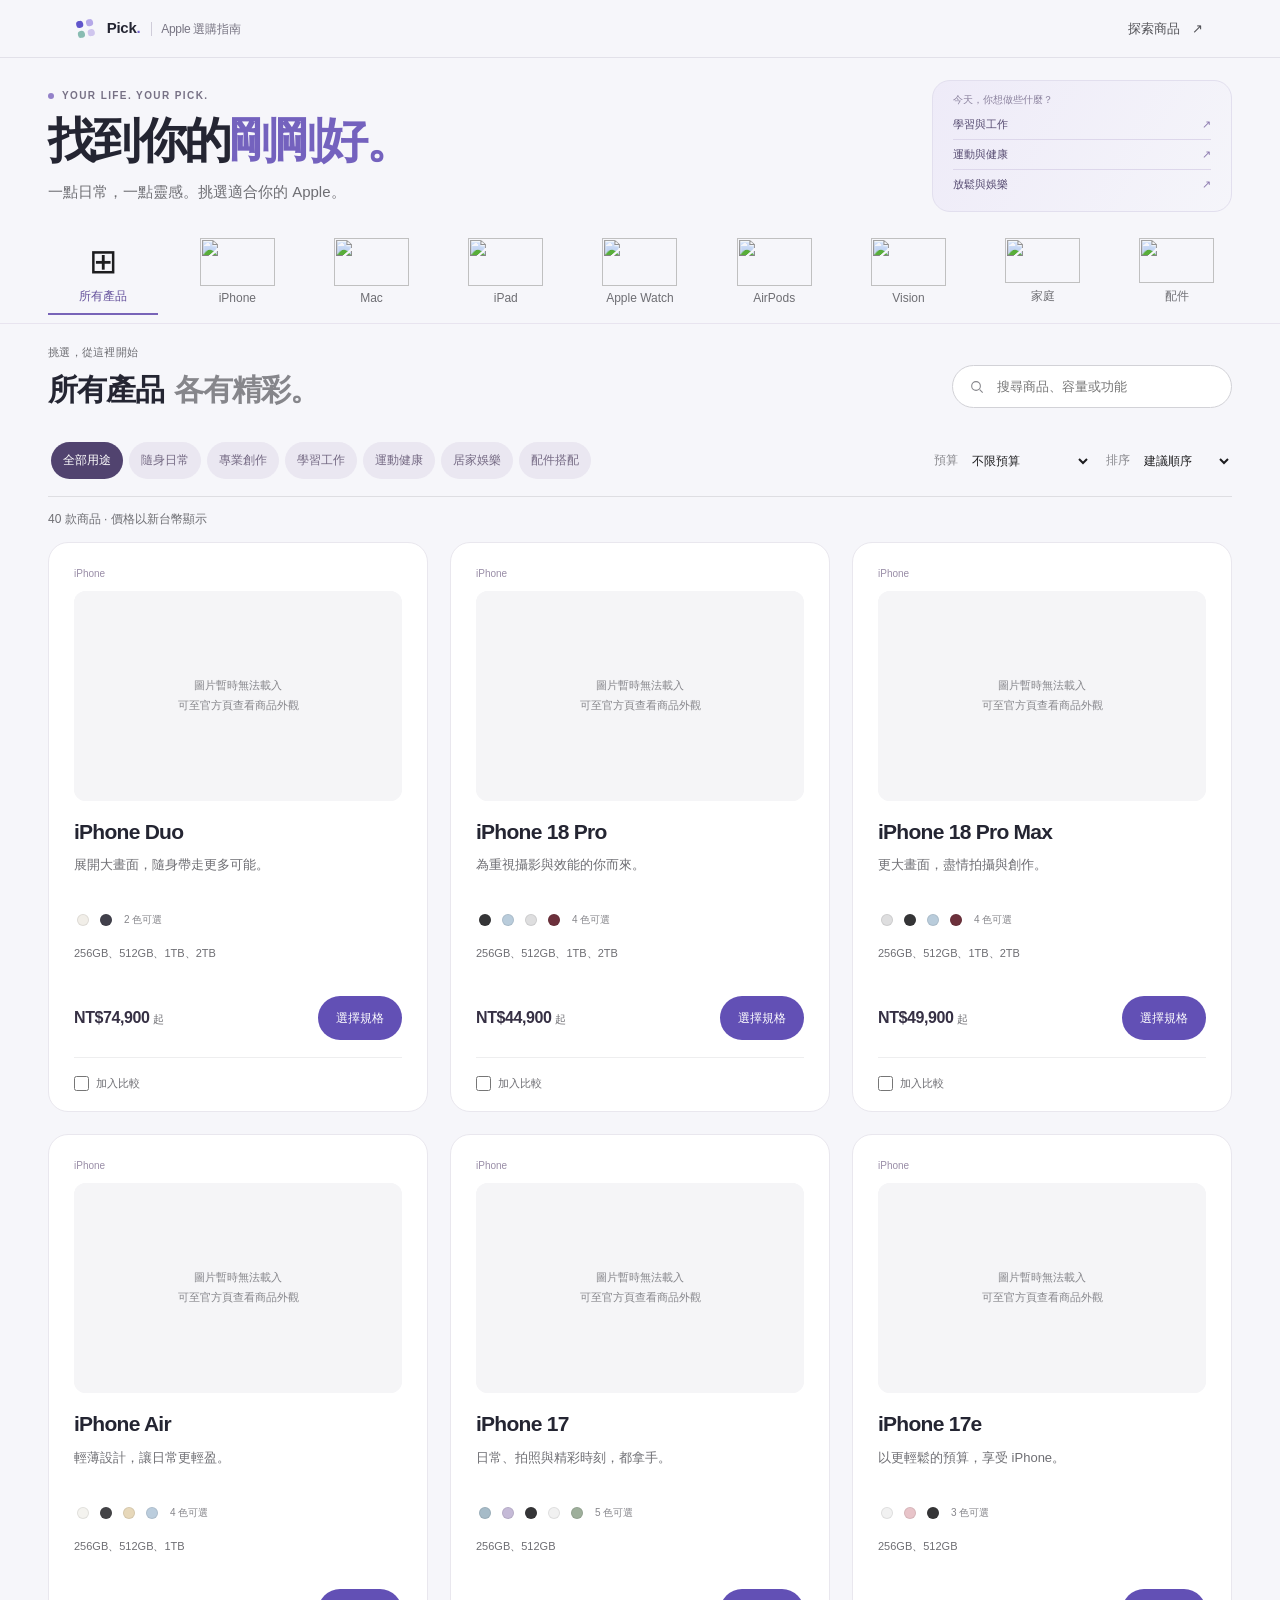
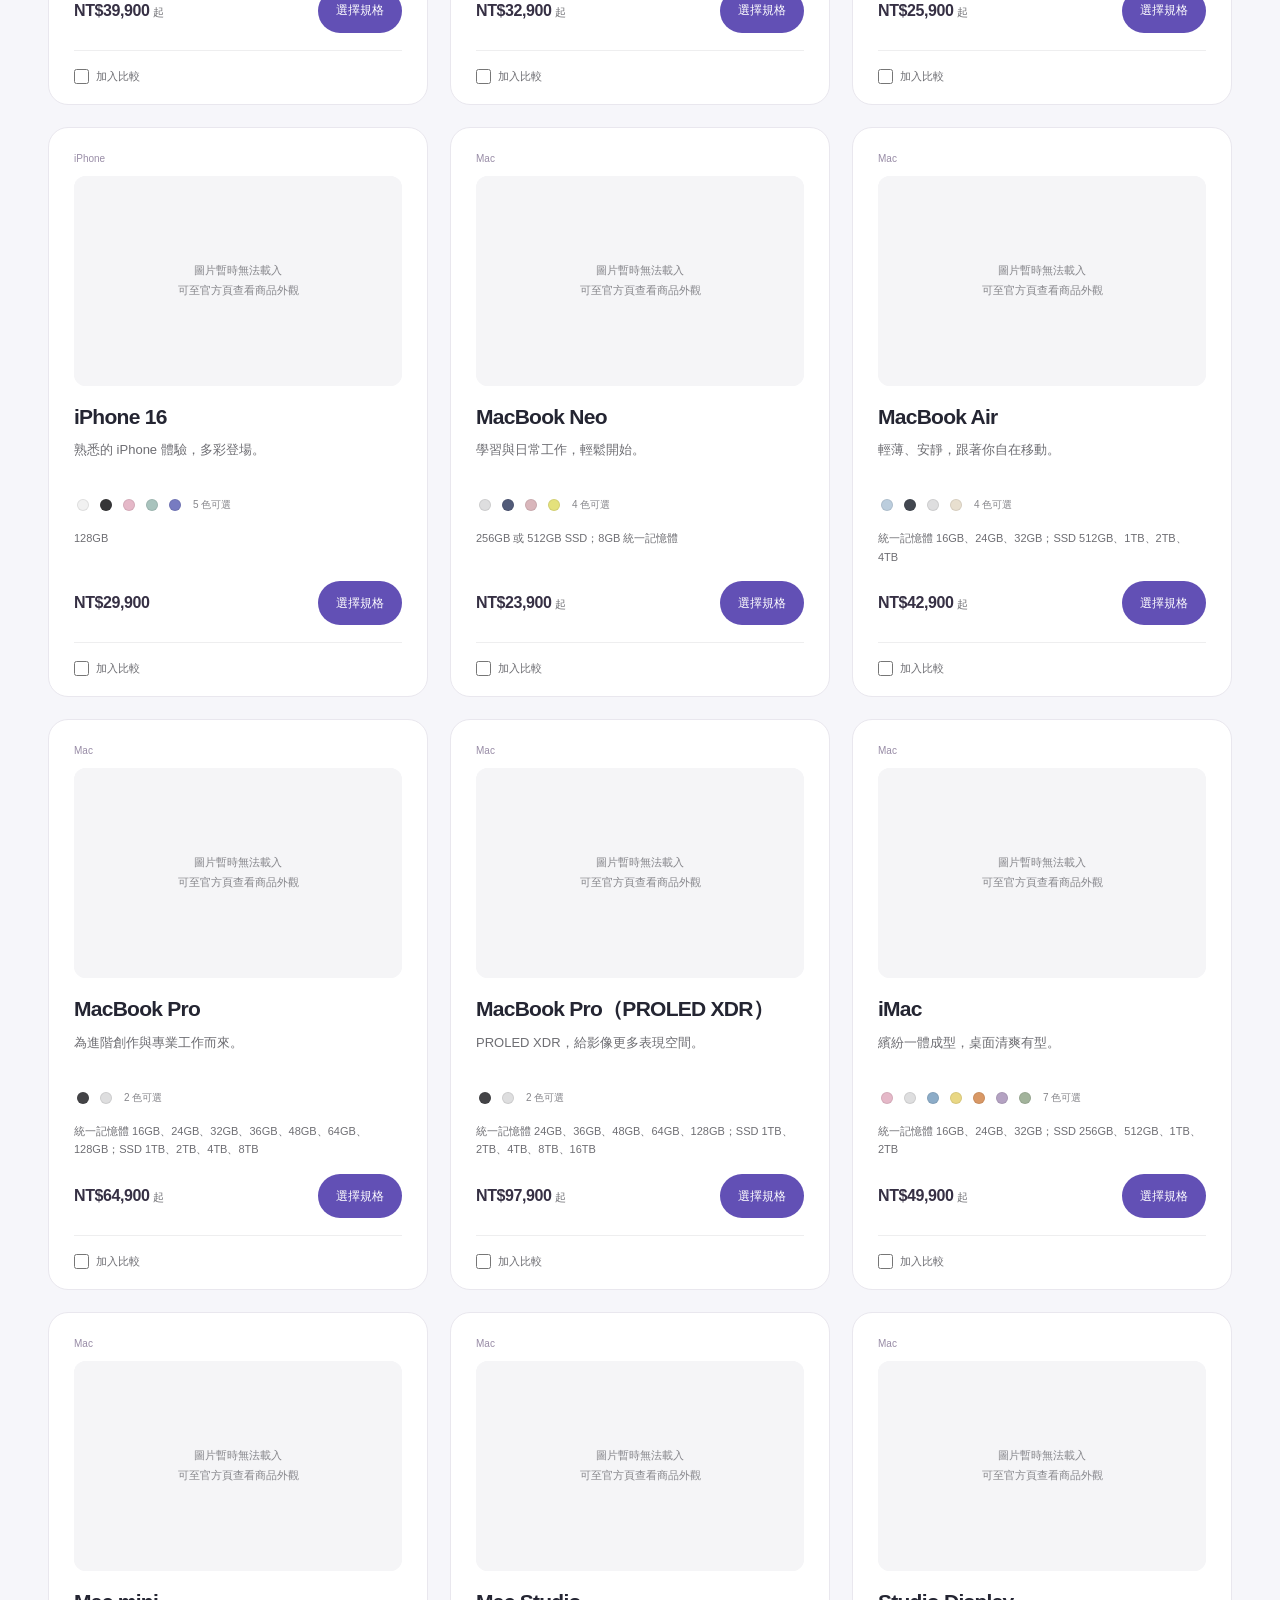
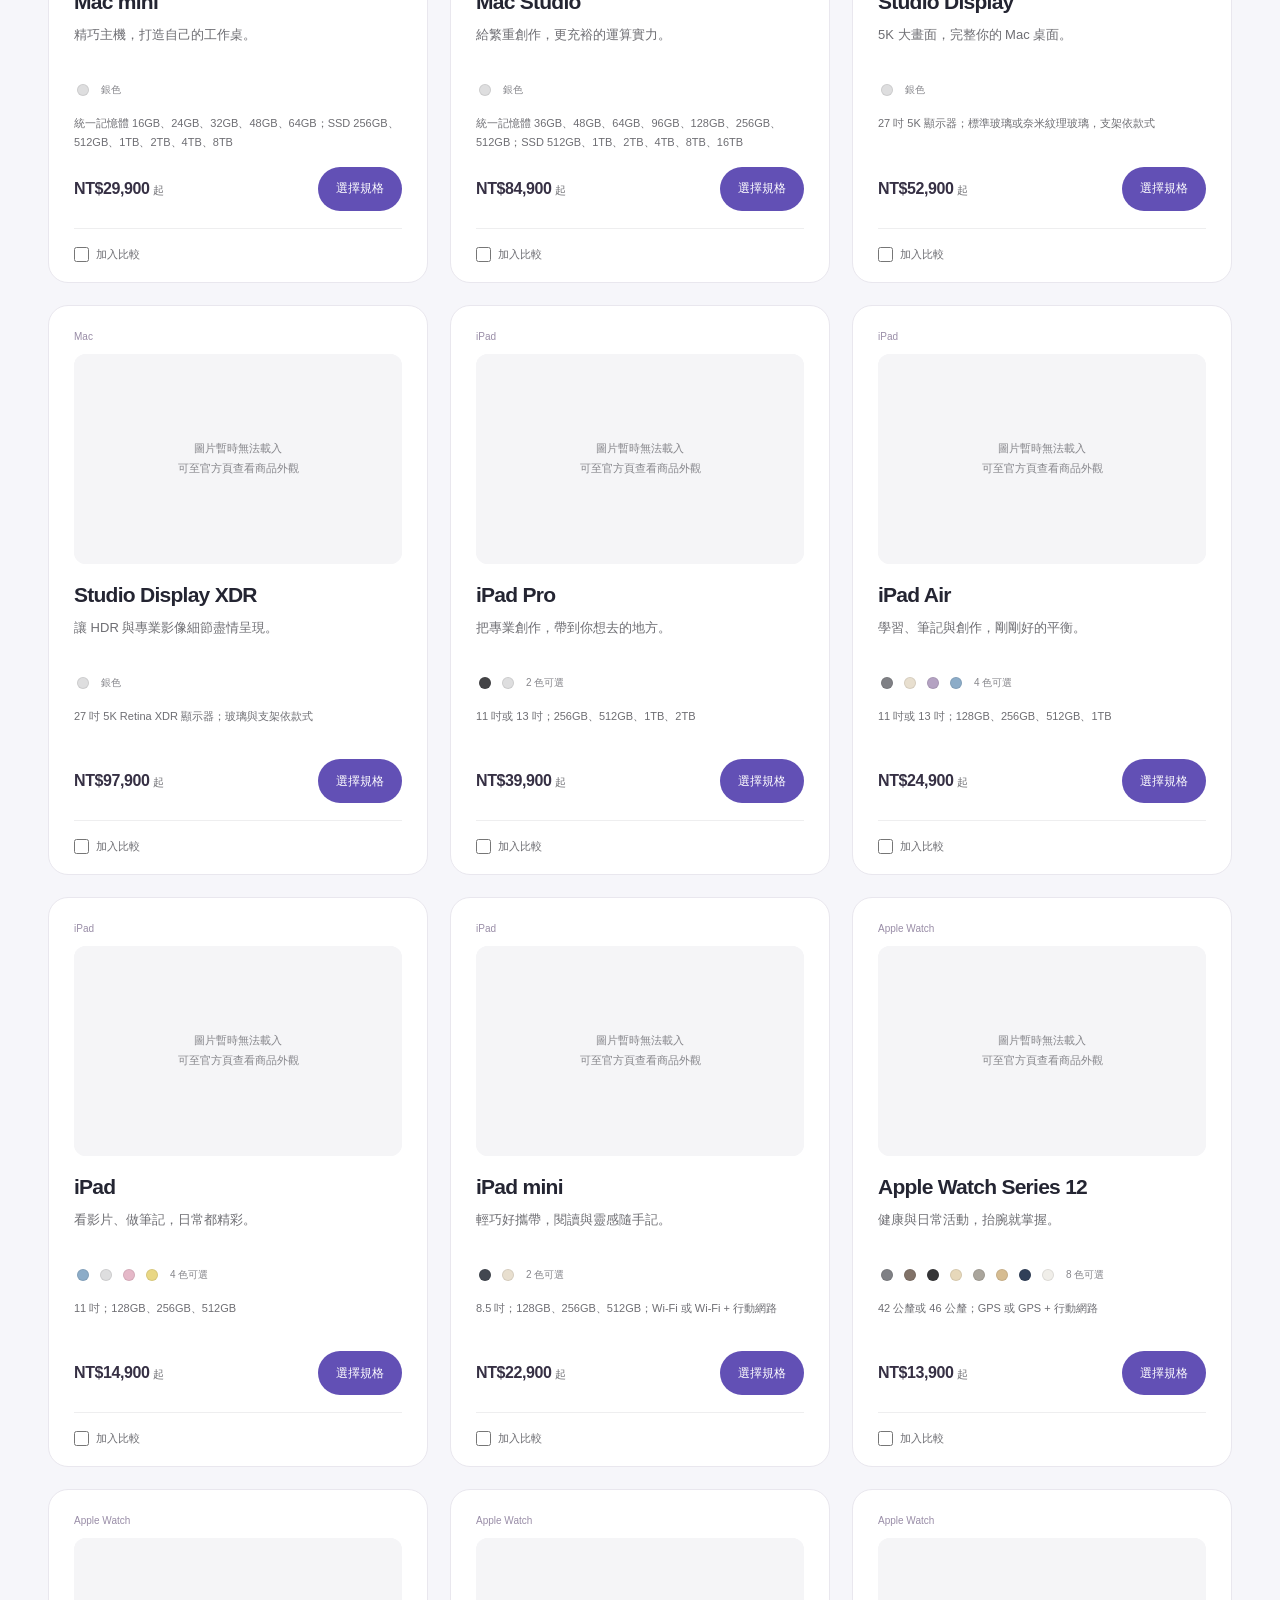
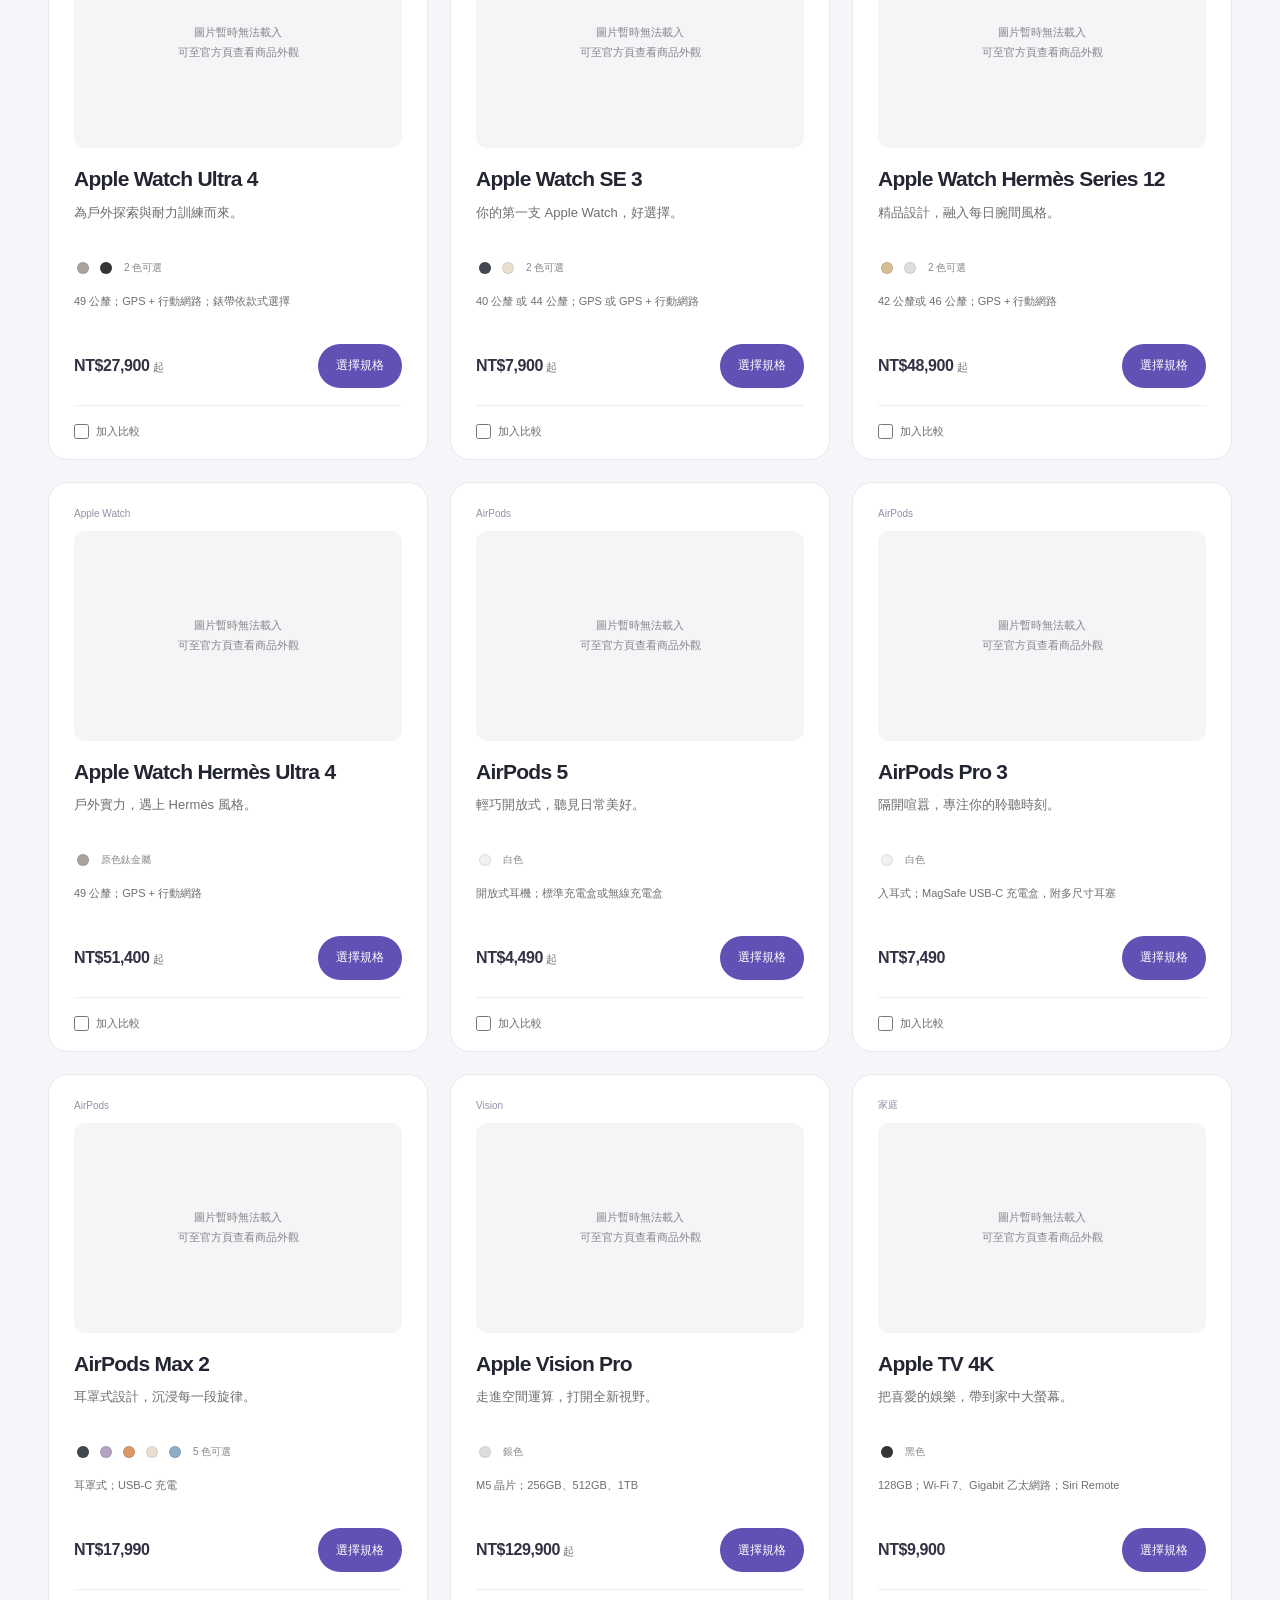
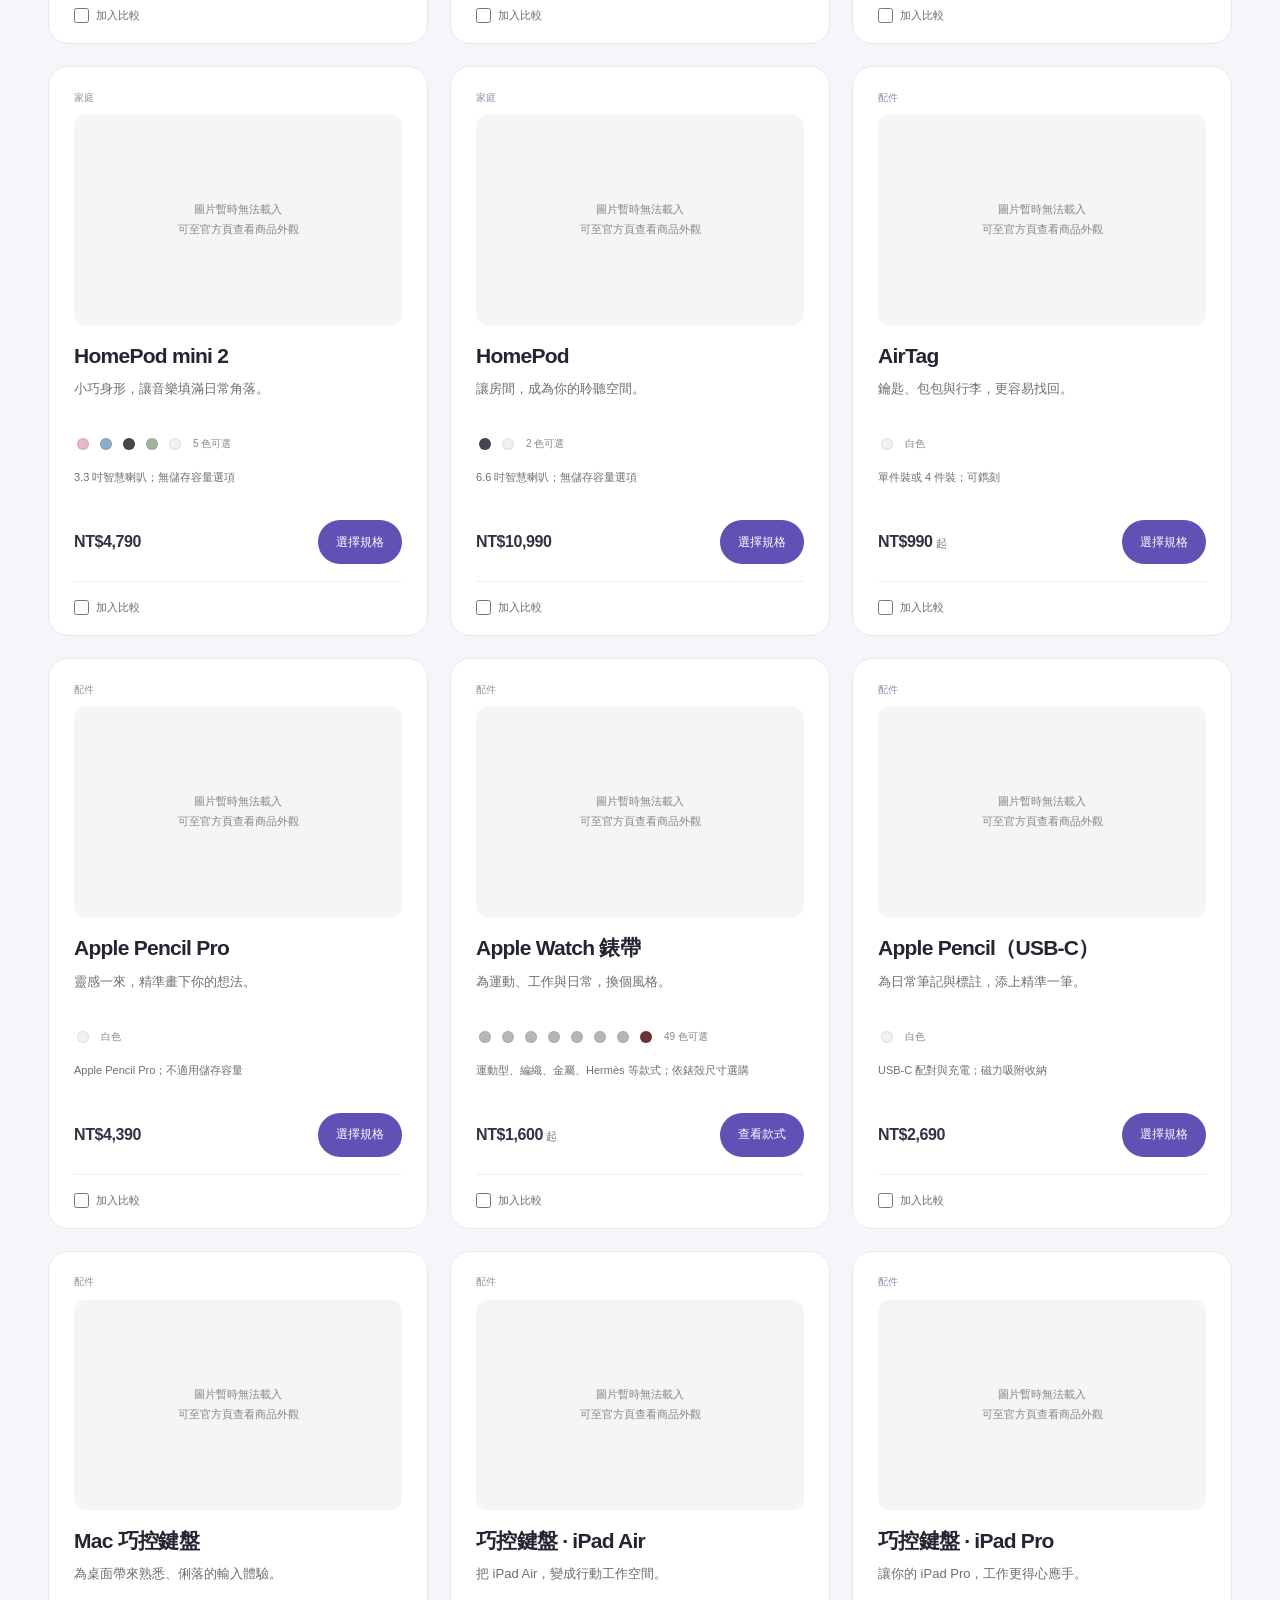
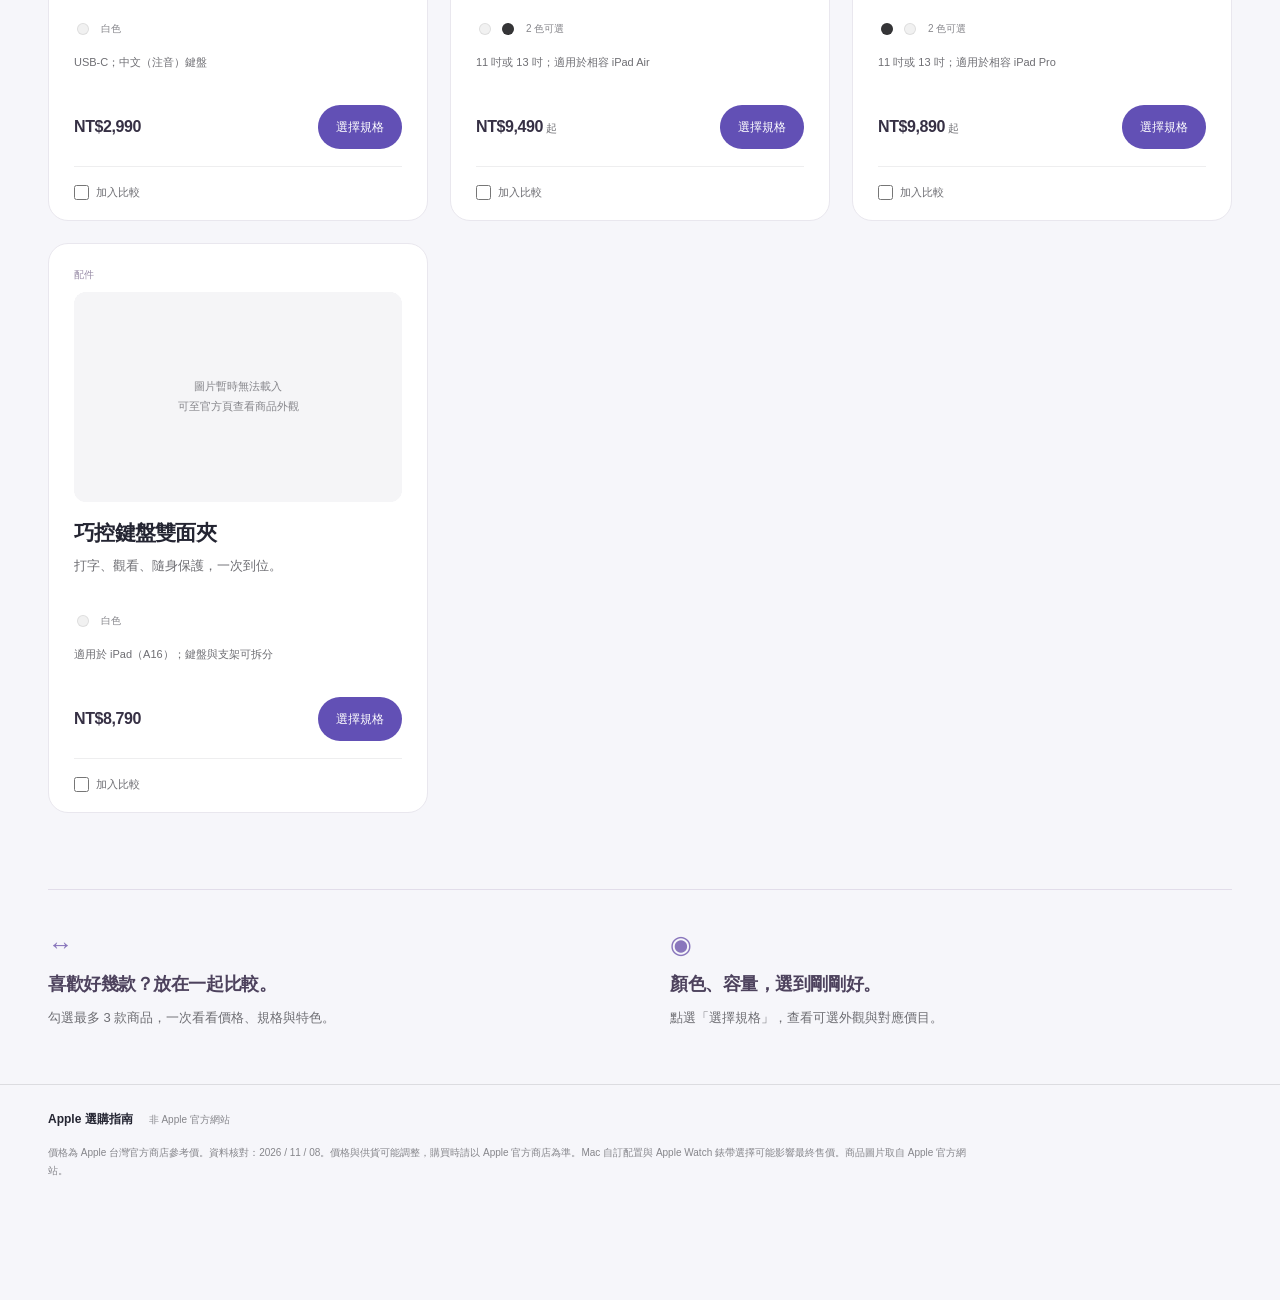
==== commit 225a9204: "統一商品主體置中與機底對齊，保存版面設計規範" ====
--- a/index.html
+++ b/index.html
@@ -1,8 +1,8 @@
 <!doctype html>
-<html lang="zh-Hant"><head><meta charset="UTF-8"><meta name="viewport" content="width=device-width,initial-scale=1"><meta name="theme-color" content="#f5f5f7"><meta name="description" content="依用途與預算挑選 Apple 產品，查看顏色、容量、價格，並快速比較喜歡的機型。"><title>Pick.｜Apple 選購指南</title><link rel="stylesheet" href="./styles.css?v=20261108-18"><script src="./products.js?v=20261108-18" defer></script><script src="./app.js?v=20261108-18" defer></script></head>
+<html lang="zh-Hant"><head><meta charset="UTF-8"><meta name="viewport" content="width=device-width,initial-scale=1"><meta name="theme-color" content="#f5f5f7"><meta name="description" content="依用途與預算挑選 Apple 產品，查看顏色、容量、價格，並快速比較喜歡的機型。"><title>Pick.｜Apple 選購指南</title><link rel="stylesheet" href="./styles.css?v=20261108-5"><script src="./products.js?v=20261108-5" defer></script><script src="./image-layouts.js?v=20261108-5" defer></script><script src="./app.js?v=20261108-5" defer></script></head>
 <body><a class="skip-link" href="#products">跳至商品</a><header class="topbar"><a class="brand" href="#top" aria-label="Apple 選購指南首頁"><span class="brand-symbol" aria-hidden="true"><i></i><i></i><i></i><i></i></span><span>Pick<span class="brand-dot">.</span> <span class="brand-caption">Apple 選購指南</span></span></a><a class="nav-link" href="#products">探索商品 <span aria-hidden="true">↗</span></a></header>
-<main id="top"><section class="hero"><div class="hero-text"><p class="eyebrow"><span class="tiny-dot"></span> YOUR LIFE. YOUR PICK.</p><h1>找到你的<span>剛剛好。</span></h1><p class="hero-copy">一點日常，一點靈感。挑選適合你的 Apple。</p></div></section><nav id="categories" class="categories" aria-label="商品分類"></nav>
-<section id="products" class="catalog"><div class="catalog-head"><div><p class="eyebrow">挑選，從這裡開始</p><h2 id="catalog-title">所有產品<span>各有精彩。</span></h2></div></div>
+<main id="top"><section class="hero"><div class="hero-text"><p class="eyebrow"><span class="tiny-dot"></span> YOUR LIFE. YOUR PICK.</p><h1>找到你的<span>剛剛好。</span></h1><p class="hero-copy">一點日常，一點靈感。挑選適合你的 Apple。</p></div><div class="quick-picks"><p>今天，你想做些什麼？</p><button data-quickneed="學習工作">學習與工作 <span>↗</span></button><button data-quickneed="運動健康">運動與健康 <span>↗</span></button><button data-quickneed="居家娛樂">放鬆與娛樂 <span>↗</span></button></div></section><nav id="categories" class="categories" aria-label="商品分類"></nav>
+<section id="products" class="catalog"><div class="catalog-head"><div><p class="eyebrow">挑選，從這裡開始</p><h2 id="catalog-title">所有產品<span>各有精彩。</span></h2></div><label class="search"><svg width="18" height="18" viewBox="0 0 24 24" fill="none" aria-hidden="true"><circle cx="10.5" cy="10.5" r="6.5" stroke="currentColor" stroke-width="1.6"/><path d="m16 16 4.5 4.5" stroke="currentColor" stroke-width="1.6"/></svg><input id="search" type="search" placeholder="搜尋商品、容量或功能" aria-label="搜尋商品、容量或功能"></label></div>
 <div class="filter-bar"><div id="needs" class="needs" aria-label="依用途篩選"></div><div class="select-filters"><label><span>預算</span><select id="budget"><option value="all">不限預算</option><option value="0-10000">NT$10,000 以下</option><option value="10001-30000">NT$10,001–30,000</option><option value="30001-60000">NT$30,001–60,000</option><option value="60001-999999">NT$60,001 以上</option></select></label><label><span>排序</span><select id="sort"><option value="default">建議順序</option><option value="low">價格由低到高</option><option value="high">價格由高到低</option><option value="name">商品名稱</option></select></label></div></div>
 <div class="results-bar"><p id="result-count" role="status" aria-live="polite"></p><button id="reset" class="text-button" hidden>清除篩選</button></div><div id="product-grid" class="product-grid"></div><div id="empty" class="empty" hidden><h3>還沒找到喜歡的嗎？</h3><p>換個關鍵字，或放寬預算再看看。</p><button class="primary" id="empty-reset">查看所有產品</button></div></section>
 <section class="help"><div><span class="help-icon" aria-hidden="true">↔</span><h3>喜歡好幾款？放在一起比較。</h3><p>勾選最多 3 款商品，一次看看價格、規格與特色。</p></div><div><span class="help-icon" aria-hidden="true">◉</span><h3>顏色、容量，選到剛剛好。</h3><p>點選「選擇規格」，查看可選外觀與對應價目。</p></div></section></main>
--- a/styles.css
+++ b/styles.css
@@ -1,4 +1,4 @@
-*{box-sizing:border-box}html{scroll-behavior:smooth;scroll-padding-top:90px}body{margin:0;color:#1d1d1f;background:#f5f5f7;font-family:-apple-system,BlinkMacSystemFont,"SF Pro TC","PingFang TC","Noto Sans TC","Microsoft JhengHei",sans-serif;-webkit-font-smoothing:antialiased}button,input,select{font:inherit}button,a,input,select{-webkit-tap-highlight-color:transparent}button{cursor:pointer}button,a{touch-action:manipulation}a{color:inherit;text-decoration:none}button{border:0}button:focus-visible,a:focus-visible,input:focus-visible,select:focus-visible,summary:focus-visible{outline:3px solid #0071e3;outline-offset:4px}[hidden]{display:none!important}.topbar{height:64px;max-width:1440px;margin:auto;padding:0 6%;display:flex;align-items:center;justify-content:space-between;border-bottom:1px solid #e4e4e7}.brand{display:flex;align-items:center;gap:10px;font-size:15px;font-weight:600;letter-spacing:-.3px}.brand-symbol{font-family:Georgia,serif;font-style:italic;font-size:29px;font-weight:700;line-height:1}.nav-link{font-size:13px;color:#525257}.nav-link span{margin-left:9px}.skip-link{position:fixed;top:-60px;left:20px;z-index:10;background:#fff;padding:12px}.skip-link:focus{top:10px}.hero{max-width:1280px;margin:auto;padding:58px 48px 36px}.eyebrow{font-size:13px;line-height:1.6;letter-spacing:.025em;font-weight:500;color:#6e6e73;margin:0 0 12px}.hero h1{font-size:clamp(34px,4.5vw,58px);letter-spacing:-.055em;line-height:1.16;margin:0 0 20px;font-weight:650}.hero-copy{font-size:17px;line-height:1.6;color:#6e6e73;margin:0}.categories{display:flex;gap:30px;max-width:1280px;margin:0 auto;padding:22px 48px 30px;overflow:auto;scrollbar-width:none}.categories::-webkit-scrollbar{display:none}.category{display:flex;flex-direction:column;align-items:center;gap:12px;flex:1;min-width:74px;background:none;border-radius:12px;padding:10px 4px 14px;border-bottom:2px solid transparent;white-space:nowrap;color:#6e6e73;font-size:12px;font-weight:500}.category:hover{color:#1d1d1f}.category.active{color:#1d1d1f;border-bottom-color:#1d1d1f}.category-img{width:75px;height:61px;display:grid;place-items:center}.category img{width:100%;height:100%;object-fit:contain;mix-blend-mode:darken}.category-all{font-size:34px;font-weight:300;line-height:1;color:#1d1d1f}.catalog{max-width:1280px;margin:auto;padding:32px 48px 76px;scroll-margin-top:15px}.catalog-head{display:flex;align-items:end;justify-content:space-between;gap:24px;margin-bottom:26px}.catalog-head .eyebrow{font-size:11px;margin-bottom:9px}.catalog h2{font-size:30px;letter-spacing:-.04em;line-height:1.25;margin:0;font-weight:650}.catalog h2 span{color:#86868b}.search{height:43px;min-width:280px;display:flex;align-items:center;gap:10px;border:1px solid #d2d2d7;border-radius:30px;padding:0 16px;color:#86868b;background:#fff}.search input{border:0;outline:0;background:transparent;width:100%;min-width:0;font-size:13px;color:#1d1d1f}.filter-bar{display:flex;flex-direction:column;gap:20px;padding-bottom:20px;border-bottom:1px solid #dedee2}.needs{display:flex;gap:8px;overflow:auto;scrollbar-width:none;padding:3px}.need{border-radius:30px;white-space:nowrap;font-size:12px;padding:10px 15px;color:#525257;background:#e8e8ed}.need.active{background:#1d1d1f;color:#fff}.select-filters{display:flex;gap:26px}.select-filters label{display:flex;align-items:center;gap:10px;font-size:12px;color:#86868b}.select-filters select{background:none;border:0;color:#1d1d1f;max-width:200px;font-size:12px;min-height:30px}.results-bar{display:flex;align-items:center;justify-content:space-between;margin:18px 0}.results-bar p{margin:0;color:#6e6e73;font-size:12px}.text-button{padding:7px 0;background:none;color:#0066cc;font-size:12px}.product-grid{display:grid;grid-template-columns:repeat(3,minmax(0,1fr));gap:22px}.product-card{position:relative;display:flex;flex-direction:column;padding:22px 25px 20px;background:#fff;border:1px solid #eeeeef;border-radius:24px;transition:transform .25s,box-shadow .25s;min-width:0;isolation:isolate}.product-card:hover{transform:translateY(-3px);box-shadow:0 12px 35px #00000008}.product-topline{height:17px;display:flex;justify-content:space-between;align-items:center;font-size:10px;font-weight:500;color:#86868b}.product-topline .new{color:#b64400}.photo-button{display:block;width:100%;background:transparent;padding:0}.photo{height:210px;position:relative;display:flex;align-items:center;justify-content:center;overflow:hidden;background:#fff;margin:9px 0 17px;isolation:isolate;border-radius:12px}.photo img{display:block;width:100%;height:100%;object-fit:contain;mix-blend-mode:darken;object-position:center}.photo.mac{background:#f5f5f7}.photo.mac img{width:100%;height:100%}.photo.phone img{width:85%;height:120%;transform:translateY(-7%)}.photo.tablet img{width:85%;height:95%}.photo.watch img{width:85%;height:95%}.photo.headphone img{width:90%;height:95%}.photo.accessory img{width:90%;height:95%}.photo.pencil img{transform:rotate(-36deg) scale(1.12)}.photo.band{background:#f5f5f7}.photo.band img{width:100%}.product-title{font-size:21px;letter-spacing:-.035em;line-height:1.3;margin:0 0 9px;font-weight:600}.product-title button{font-weight:inherit;text-align:left;letter-spacing:inherit;background:none;padding:0;color:inherit}.product-summary{color:#6e6e73;font-size:13px;line-height:1.65;margin:0 0 13px;min-height:43px}.swatches{display:flex;align-items:center;gap:5px;height:20px;margin-bottom:14px}.swatch{width:12px;height:12px;display:inline-block;border-radius:50%;background:var(--color);box-shadow:inset 0 0 0 1px #00000015;flex:0 0 auto}.color-count{font-size:10px;color:#86868b;margin-left:4px}.card-spec{font-size:11px;line-height:1.7;color:#6e6e73;display:-webkit-box;-webkit-line-clamp:2;-webkit-box-orient:vertical;overflow:hidden;min-height:37px;margin:0 0 15px}.card-bottom{margin-top:auto;display:flex;justify-content:space-between;align-items:center;gap:10px}.card-price{font-size:16px;font-weight:600;white-space:nowrap;letter-spacing:-.025em}.card-price small{font-weight:400;font-size:11px;margin-left:3px;color:#6e6e73}.primary{background:#0071e3;color:#fff;border-radius:99px;padding:11px 18px;font-size:12px;white-space:nowrap;display:inline-flex;align-items:center;justify-content:center;min-height:39px}.primary:hover{background:#0077ed}.primary:disabled{background:#d2d2d7;color:#6e6e73;cursor:default}.compare-check{display:flex;align-items:center;gap:7px;padding-top:18px;margin-top:17px;border-top:1px solid #eeeeef;font-size:11px;color:#6e6e73;cursor:pointer}.compare-check input{width:15px;height:15px;margin:0;accent-color:#0071e3}.empty{padding:70px 20px;text-align:center;color:#6e6e73}.empty h3{color:#1d1d1f;font-size:24px}.help{max-width:1184px;margin:0 auto 55px;display:grid;grid-template-columns:1fr 1fr;gap:60px;border-top:1px solid #dcdce0;padding:40px 0 0}.help h3{font-size:18px;letter-spacing:-.025em;line-height:1.5;margin:12px 0 9px;font-weight:600}.help p{font-size:13px;line-height:1.7;color:#6e6e73;margin:0}.help-icon{font-size:25px}footer{max-width:1280px;margin:auto;padding:26px 48px 120px;border-top:1px solid #dcdce0}footer>div{display:flex;align-items:center;gap:16px;font-size:12px}footer span{font-size:10px;color:#86868b}footer p{max-width:920px;font-size:10px;line-height:1.8;color:#86868b;margin:16px 0 0}.compare-tray{position:fixed;z-index:5;bottom:20px;left:50%;transform:translateX(-50%);width:min(880px,calc(100% - 40px));padding:12px 18px;background:#ffffffed;border:1px solid #e5e5e8;backdrop-filter:blur(20px);border-radius:20px;box-shadow:0 10px 50px #00000018;display:flex;justify-content:space-between;align-items:center;gap:15px}#compare-items{display:flex;gap:18px;min-width:0}.tray-item{display:flex;align-items:center;gap:7px;font-size:11px;max-width:170px}.tray-item img{width:37px;height:37px;object-fit:contain}.tray-item span{overflow:hidden;text-overflow:ellipsis;white-space:nowrap}.tray-item button{padding:3px;background:none;color:#86868b;font-size:18px}.tray-actions{display:flex;align-items:center;gap:18px}.toast{position:fixed;z-index:20;bottom:110px;left:50%;transform:translate(-50%,15px);padding:13px 20px;border-radius:12px;background:#1d1d1f;color:#fff;font-size:13px;opacity:0;pointer-events:none;transition:.2s;max-width:90%;width:max-content}.toast.show{opacity:1;transform:translate(-50%,0)}dialog{border:0;padding:0;width:min(1030px,calc(100% - 48px));max-height:90dvh;border-radius:26px;color:#1d1d1f;background:#fff;box-shadow:0 20px 100px #00000025}dialog::backdrop{background:#0006;backdrop-filter:blur(5px)}body.modal-open{overflow:hidden}.dialog-close{position:sticky;float:right;top:16px;right:16px;z-index:4;margin:16px 16px -49px 0;width:33px;height:33px;border-radius:50%;color:#6e6e73;background:#ededf0;font-size:25px;line-height:1}.detail-layout{display:grid;grid-template-columns:43% 57%;padding:42px 36px;gap:0}.detail-visual{padding:25px 30px 0 0;position:sticky;top:30px;align-self:start}.detail-visual .photo{height:310px;margin:0}.detail-visual p{font-size:10px;text-align:center;line-height:1.6;color:#86868b}.detail-info{padding:0 8px 10px 24px}.detail-info .eyebrow{font-size:11px;margin-bottom:6px}.detail-info h2{font-size:32px;line-height:1.2;margin:0 0 14px;letter-spacing:-.04em}.detail-summary{font-size:14px;color:#6e6e73;line-height:1.7;margin:0 0 24px}.option-heading{font-size:13px;font-weight:600;margin:22px 0 11px;line-height:1.6}.color-options{display:flex;flex-wrap:wrap;gap:8px}.color-option{background:#fff;border:1px solid #d2d2d7;border-radius:10px;padding:9px 11px;font-size:11px;color:#525257;display:flex;align-items:center;gap:7px}.color-option.active{border:2px solid #0071e3;padding:8px 10px;color:#1d1d1f}.config-select{width:100%;font-size:12px;border:1px solid #d2d2d7;border-radius:11px;background:#fff;padding:13px 10px;min-height:46px;color:#1d1d1f}.selected-config{margin-top:20px;border-radius:15px;background:#f5f5f7;padding:20px}.selected-config>p{color:#6e6e73;font-size:11px;line-height:1.7;margin:0 0 8px}.selected-price{font-size:28px;font-weight:600;letter-spacing:-.04em;margin-bottom:17px}.selected-price small{font-size:13px;font-weight:400;margin-left:4px}.selected-config .primary{width:100%}.detail-specs{margin:25px 0 0;border-top:1px solid #e5e5e7;padding-top:18px}.detail-specs h3{font-size:13px;margin:0 0 10px}.detail-specs p,.detail-specs li{font-size:12px;line-height:1.8;color:#6e6e73}.detail-specs ul{padding-left:16px}.detail-info details{margin-top:24px;border-top:1px solid #e5e5e7;padding-top:18px}.detail-info summary{font-size:13px;cursor:pointer}.price-table{width:100%;border-collapse:collapse;margin-top:12px;font-size:11px}.price-table th,.price-table td{padding:11px 4px;text-align:left;line-height:1.6;border-bottom:1px solid #eeeeef}.price-table th{color:#86868b;font-weight:400}.price-table td:last-child{white-space:nowrap;text-align:right;font-weight:500}.detail-note{font-size:10px;line-height:1.8;color:#86868b;margin:20px 0 0}#compare-content{padding:40px 30px 30px}#compare-title{font-size:30px;letter-spacing:-.04em;margin:0 0 8px}.compare-intro{font-size:13px;color:#6e6e73;margin:0 0 28px}.compare-scroll{overflow-x:auto}.comparison{width:100%;border-collapse:collapse;table-layout:fixed;font-size:12px}.comparison th,.comparison td{min-width:180px;vertical-align:top;text-align:left;padding:20px 16px;border-bottom:1px solid #e5e5e7;line-height:1.8;overflow-wrap:anywhere}.comparison th{font-weight:500}.comparison .row-heading{width:90px;color:#86868b;font-size:11px}.compare-photo{width:100%;height:140px;object-fit:contain;mix-blend-mode:darken}.comparison h3{font-size:17px;line-height:1.4;letter-spacing:-.025em}.comparison .primary{margin-top:10px}.comparison ul{padding-left:15px;margin:0}.compare-note{font-size:10px;color:#86868b;line-height:1.8;margin:20px 0 0}@media(min-width:1250px){.filter-bar{flex-direction:row;align-items:center;justify-content:space-between;gap:10px}.needs{gap:6px}.need{padding:10px 12px}.select-filters{gap:15px}}@media(max-width:1000px){.product-grid{grid-template-columns:repeat(2,minmax(0,1fr))}.hero,.categories,.catalog,footer{padding-left:32px;padding-right:32px}.help{margin-left:32px;margin-right:32px}.category{min-width:68px}.categories{gap:18px}.catalog-head{align-items:start}.search{min-width:240px}.catalog h2{font-size:27px}.catalog h2 span{display:block;margin-top:4px}.detail-layout{padding:40px 22px;grid-template-columns:40% 60%}.detail-info{padding-left:16px}.detail-visual{padding-right:15px}.detail-visual .photo{height:240px}}@media(max-width:640px){.topbar{height:57px;padding:0 20px}.brand{font-size:13px}.brand-symbol{font-size:25px}.nav-link{font-size:11px}.hero{padding:38px 22px 20px}.hero h1{font-size:35px;line-height:1.2;letter-spacing:-.055em;margin-bottom:15px}.hero-copy{font-size:14px;max-width:295px;line-height:1.7}.eyebrow{font-size:11px}.categories{padding:12px 18px 20px;gap:16px}.category{min-width:64px;font-size:10px;gap:8px;padding-bottom:10px}.category-img{width:65px;height:50px}.catalog{padding:25px 18px 48px}.catalog-head{display:block;margin-bottom:20px}.catalog h2{font-size:26px}.catalog h2 span{display:inline}.search{min-width:0;width:100%;height:42px;margin-top:22px}.filter-bar{gap:14px}.select-filters{gap:14px;justify-content:space-between}.select-filters label{gap:5px;font-size:10px}.select-filters select{max-width:150px;font-size:11px}.need{font-size:11px;padding:9px 13px}.results-bar{margin:17px 0}.product-grid{gap:12px}.product-card{padding:15px 13px 14px;border-radius:18px}.product-topline{font-size:9px}.photo{height:145px;margin:8px 0 13px}.product-title{font-size:17px;line-height:1.35;min-height:46px;margin-bottom:6px}.product-summary{font-size:11px;line-height:1.6;min-height:36px;margin-bottom:10px}.swatches{gap:4px;margin-bottom:11px;height:16px}.swatch{width:10px;height:10px}.color-count{font-size:9px}.card-spec{font-size:10px;min-height:34px;margin-bottom:11px}.card-bottom{flex-direction:column;align-items:stretch;gap:13px}.card-price{font-size:15px}.card-bottom .primary{min-height:36px;padding:9px 11px;font-size:11px}.compare-check{font-size:10px;padding-top:13px;margin-top:13px}.compare-check input{height:14px;width:14px}.help{grid-template-columns:1fr;gap:30px;margin:0 22px 35px;padding-top:30px}.help h3{font-size:17px}.help p{font-size:12px}footer{padding:24px 22px 120px}footer>div{display:block}footer span{display:block;margin-top:7px}footer p{font-size:9px}.compare-tray{bottom:10px;width:calc(100% - 24px);border-radius:16px;padding:12px;gap:10px}#compare-items{gap:5px}.tray-item{max-width:50px}.tray-item img{width:28px;height:32px}.tray-item span{display:none}.tray-item button{font-size:17px}.tray-actions{gap:13px}.tray-actions .primary{font-size:11px;padding:10px 14px}.tray-actions .text-button{font-size:10px}dialog{width:calc(100% - 20px);max-height:94dvh;border-radius:22px}.detail-layout{display:block;padding:35px 22px 25px}.detail-visual{position:static;padding:0 25px}.detail-visual .photo{height:220px;max-width:300px;margin:auto}.detail-info{padding:10px 0 0}.detail-info h2{font-size:28px}.detail-summary{font-size:13px}.detail-visual p{font-size:9px}.color-options{gap:7px}.color-option{font-size:11px}.selected-config{padding:18px}.detail-specs p,.detail-specs li{font-size:12px}.comparison{min-width:620px}.comparison .row-heading{width:75px}.comparison th,.comparison td{padding:15px 10px}.comparison h3{font-size:15px}.compare-photo{height:100px}#compare-content{padding:40px 18px 25px}#compare-title{font-size:25px}.compare-intro{font-size:12px}.comparison .primary{font-size:11px;padding:9px 12px}}@media(prefers-reduced-motion:reduce){html{scroll-behavior:auto}*,*::before,*::after{transition:none!important;animation:none!important}}
+*{box-sizing:border-box}html{scroll-behavior:smooth;scroll-padding-top:90px}body{margin:0;color:#1d1d1f;background:#f5f5f7;font-family:-apple-system,BlinkMacSystemFont,"SF Pro TC","PingFang TC","Noto Sans TC","Microsoft JhengHei",sans-serif;-webkit-font-smoothing:antialiased}button,input,select{font:inherit}button,a,input,select{-webkit-tap-highlight-color:transparent}button{cursor:pointer}button,a{touch-action:manipulation}a{color:inherit;text-decoration:none}button{border:0}button:focus-visible,a:focus-visible,input:focus-visible,select:focus-visible,summary:focus-visible{outline:3px solid #0071e3;outline-offset:4px}[hidden]{display:none!important}.topbar{height:64px;max-width:1440px;margin:auto;padding:0 6%;display:flex;align-items:center;justify-content:space-between;border-bottom:1px solid #e4e4e7}.brand{display:flex;align-items:center;gap:10px;font-size:15px;font-weight:600;letter-spacing:-.3px}.brand-symbol{font-family:Georgia,serif;font-style:italic;font-size:29px;font-weight:700;line-height:1}.nav-link{font-size:13px;color:#525257}.nav-link span{margin-left:9px}.skip-link{position:fixed;top:-60px;left:20px;z-index:10;background:#fff;padding:12px}.skip-link:focus{top:10px}.hero{max-width:1280px;margin:auto;padding:58px 48px 36px}.eyebrow{font-size:13px;line-height:1.6;letter-spacing:.025em;font-weight:500;color:#6e6e73;margin:0 0 12px}.hero h1{font-size:clamp(34px,4.5vw,58px);letter-spacing:-.055em;line-height:1.16;margin:0 0 20px;font-weight:650}.hero-copy{font-size:17px;line-height:1.6;color:#6e6e73;margin:0}.categories{display:flex;gap:30px;max-width:1280px;margin:0 auto;padding:22px 48px 30px;overflow:auto;scrollbar-width:none}.categories::-webkit-scrollbar{display:none}.category{display:flex;flex-direction:column;align-items:center;gap:12px;flex:1;min-width:74px;background:none;border-radius:12px;padding:10px 4px 14px;border-bottom:2px solid transparent;white-space:nowrap;color:#6e6e73;font-size:12px;font-weight:500}.category:hover{color:#1d1d1f}.category.active{color:#1d1d1f;border-bottom-color:#1d1d1f}.category-img{width:75px;height:61px;display:grid;place-items:center}.category img{width:100%;height:100%;object-fit:contain;mix-blend-mode:darken}.category-all{font-size:34px;font-weight:300;line-height:1;color:#1d1d1f}.catalog{max-width:1280px;margin:auto;padding:32px 48px 76px;scroll-margin-top:15px}.catalog-head{display:flex;align-items:end;justify-content:space-between;gap:24px;margin-bottom:26px}.catalog-head .eyebrow{font-size:11px;margin-bottom:9px}.catalog h2{font-size:30px;letter-spacing:-.04em;line-height:1.25;margin:0;font-weight:650}.catalog h2 span{color:#86868b}.search{height:43px;min-width:280px;display:flex;align-items:center;gap:10px;border:1px solid #d2d2d7;border-radius:30px;padding:0 16px;color:#86868b;background:#fff}.search input{border:0;outline:0;background:transparent;width:100%;min-width:0;font-size:13px;color:#1d1d1f}.filter-bar{display:flex;flex-direction:column;gap:20px;padding-bottom:20px;border-bottom:1px solid #dedee2}.needs{display:flex;gap:8px;overflow:auto;scrollbar-width:none;padding:3px}.need{border-radius:30px;white-space:nowrap;font-size:12px;padding:10px 15px;color:#525257;background:#e8e8ed}.need.active{background:#1d1d1f;color:#fff}.select-filters{display:flex;gap:26px}.select-filters label{display:flex;align-items:center;gap:10px;font-size:12px;color:#86868b}.select-filters select{background:none;border:0;color:#1d1d1f;max-width:200px;font-size:12px;min-height:30px}.results-bar{display:flex;align-items:center;justify-content:space-between;margin:18px 0}.results-bar p{margin:0;color:#6e6e73;font-size:12px}.text-button{padding:7px 0;background:none;color:#0066cc;font-size:12px}.product-grid{display:grid;grid-template-columns:repeat(3,minmax(0,1fr));gap:22px}.product-card{position:relative;display:flex;flex-direction:column;padding:22px 25px 20px;background:#fff;border:1px solid #eeeeef;border-radius:24px;transition:transform .25s,box-shadow .25s;min-width:0;isolation:isolate}.product-card:hover{transform:translateY(-3px);box-shadow:0 12px 35px #00000008}.product-topline{height:17px;display:flex;justify-content:space-between;align-items:center;font-size:10px;font-weight:500;color:#86868b}.product-topline .new{color:#b64400}.photo-button{display:block;width:100%;background:transparent;padding:0}.photo{height:210px;position:relative;display:flex;align-items:center;justify-content:center;overflow:hidden;background:#fff;margin:9px 0 17px;isolation:isolate;border-radius:12px}.photo img{display:block;width:100%;height:100%;object-fit:contain;mix-blend-mode:darken;object-position:center}.photo.mac{background:#f5f5f7}.photo.mac img{width:100%;height:100%}.photo.tablet img{width:85%;height:95%}.photo.watch img{width:85%;height:95%}.photo.headphone img{width:90%;height:95%}.photo.accessory img{width:90%;height:95%}.photo.band{background:#f5f5f7}.photo.band img{width:100%}.product-title{font-size:21px;letter-spacing:-.035em;line-height:1.3;margin:0 0 9px;font-weight:600}.product-title button{font-weight:inherit;text-align:left;letter-spacing:inherit;background:none;padding:0;color:inherit}.product-summary{color:#6e6e73;font-size:13px;line-height:1.65;margin:0 0 13px;min-height:43px}.swatches{display:flex;align-items:center;gap:5px;height:20px;margin-bottom:14px}.swatch{width:12px;height:12px;display:inline-block;border-radius:50%;background:var(--color);box-shadow:inset 0 0 0 1px #00000015;flex:0 0 auto}.color-count{font-size:10px;color:#86868b;margin-left:4px}.card-spec{font-size:11px;line-height:1.7;color:#6e6e73;display:-webkit-box;-webkit-line-clamp:2;-webkit-box-orient:vertical;overflow:hidden;min-height:37px;margin:0 0 15px}.card-bottom{margin-top:auto;display:flex;justify-content:space-between;align-items:center;gap:10px}.card-price{font-size:16px;font-weight:600;white-space:nowrap;letter-spacing:-.025em}.card-price small{font-weight:400;font-size:11px;margin-left:3px;color:#6e6e73}.primary{background:#0071e3;color:#fff;border-radius:99px;padding:11px 18px;font-size:12px;white-space:nowrap;display:inline-flex;align-items:center;justify-content:center;min-height:39px}.primary:hover{background:#0077ed}.primary:disabled{background:#d2d2d7;color:#6e6e73;cursor:default}.compare-check{display:flex;align-items:center;gap:7px;padding-top:18px;margin-top:17px;border-top:1px solid #eeeeef;font-size:11px;color:#6e6e73;cursor:pointer}.compare-check input{width:15px;height:15px;margin:0;accent-color:#0071e3}.empty{padding:70px 20px;text-align:center;color:#6e6e73}.empty h3{color:#1d1d1f;font-size:24px}.help{max-width:1184px;margin:0 auto 55px;display:grid;grid-template-columns:1fr 1fr;gap:60px;border-top:1px solid #dcdce0;padding:40px 0 0}.help h3{font-size:18px;letter-spacing:-.025em;line-height:1.5;margin:12px 0 9px;font-weight:600}.help p{font-size:13px;line-height:1.7;color:#6e6e73;margin:0}.help-icon{font-size:25px}footer{max-width:1280px;margin:auto;padding:26px 48px 120px;border-top:1px solid #dcdce0}footer>div{display:flex;align-items:center;gap:16px;font-size:12px}footer span{font-size:10px;color:#86868b}footer p{max-width:920px;font-size:10px;line-height:1.8;color:#86868b;margin:16px 0 0}.compare-tray{position:fixed;z-index:5;bottom:20px;left:50%;transform:translateX(-50%);width:min(880px,calc(100% - 40px));padding:12px 18px;background:#ffffffed;border:1px solid #e5e5e8;backdrop-filter:blur(20px);border-radius:20px;box-shadow:0 10px 50px #00000018;display:flex;justify-content:space-between;align-items:center;gap:15px}#compare-items{display:flex;gap:18px;min-width:0}.tray-item{display:flex;align-items:center;gap:7px;font-size:11px;max-width:170px}.tray-item img{width:37px;height:37px;object-fit:contain}.tray-item span{overflow:hidden;text-overflow:ellipsis;white-space:nowrap}.tray-item button{padding:3px;background:none;color:#86868b;font-size:18px}.tray-actions{display:flex;align-items:center;gap:18px}.toast{position:fixed;z-index:20;bottom:110px;left:50%;transform:translate(-50%,15px);padding:13px 20px;border-radius:12px;background:#1d1d1f;color:#fff;font-size:13px;opacity:0;pointer-events:none;transition:.2s;max-width:90%;width:max-content}.toast.show{opacity:1;transform:translate(-50%,0)}dialog{border:0;padding:0;width:min(1030px,calc(100% - 48px));max-height:90dvh;border-radius:26px;color:#1d1d1f;background:#fff;box-shadow:0 20px 100px #00000025}dialog::backdrop{background:#0006;backdrop-filter:blur(5px)}body.modal-open{overflow:hidden}.dialog-close{position:sticky;float:right;top:16px;right:16px;z-index:4;margin:16px 16px -49px 0;width:33px;height:33px;border-radius:50%;color:#6e6e73;background:#ededf0;font-size:25px;line-height:1}.detail-layout{display:grid;grid-template-columns:43% 57%;padding:42px 36px;gap:0}.detail-visual{padding:25px 30px 0 0;position:sticky;top:30px;align-self:start}.detail-visual .photo{height:310px;margin:0}.detail-visual p{font-size:10px;text-align:center;line-height:1.6;color:#86868b}.detail-info{padding:0 8px 10px 24px}.detail-info .eyebrow{font-size:11px;margin-bottom:6px}.detail-info h2{font-size:32px;line-height:1.2;margin:0 0 14px;letter-spacing:-.04em}.detail-summary{font-size:14px;color:#6e6e73;line-height:1.7;margin:0 0 24px}.option-heading{font-size:13px;font-weight:600;margin:22px 0 11px;line-height:1.6}.color-options{display:flex;flex-wrap:wrap;gap:8px}.color-option{background:#fff;border:1px solid #d2d2d7;border-radius:10px;padding:9px 11px;font-size:11px;color:#525257;display:flex;align-items:center;gap:7px}.color-option.active{border:2px solid #0071e3;padding:8px 10px;color:#1d1d1f}.config-select{width:100%;font-size:12px;border:1px solid #d2d2d7;border-radius:11px;background:#fff;padding:13px 10px;min-height:46px;color:#1d1d1f}.selected-config{margin-top:20px;border-radius:15px;background:#f5f5f7;padding:20px}.selected-config>p{color:#6e6e73;font-size:11px;line-height:1.7;margin:0 0 8px}.selected-price{font-size:28px;font-weight:600;letter-spacing:-.04em;margin-bottom:17px}.selected-price small{font-size:13px;font-weight:400;margin-left:4px}.selected-config .primary{width:100%}.detail-specs{margin:25px 0 0;border-top:1px solid #e5e5e7;padding-top:18px}.detail-specs h3{font-size:13px;margin:0 0 10px}.detail-specs p,.detail-specs li{font-size:12px;line-height:1.8;color:#6e6e73}.detail-specs ul{padding-left:16px}.detail-info details{margin-top:24px;border-top:1px solid #e5e5e7;padding-top:18px}.detail-info summary{font-size:13px;cursor:pointer}.price-table{width:100%;border-collapse:collapse;margin-top:12px;font-size:11px}.price-table th,.price-table td{padding:11px 4px;text-align:left;line-height:1.6;border-bottom:1px solid #eeeeef}.price-table th{color:#86868b;font-weight:400}.price-table td:last-child{white-space:nowrap;text-align:right;font-weight:500}.detail-note{font-size:10px;line-height:1.8;color:#86868b;margin:20px 0 0}#compare-content{padding:40px 30px 30px}#compare-title{font-size:30px;letter-spacing:-.04em;margin:0 0 8px}.compare-intro{font-size:13px;color:#6e6e73;margin:0 0 28px}.compare-scroll{overflow-x:auto}.comparison{width:100%;border-collapse:collapse;table-layout:fixed;font-size:12px}.comparison th,.comparison td{min-width:180px;vertical-align:top;text-align:left;padding:20px 16px;border-bottom:1px solid #e5e5e7;line-height:1.8;overflow-wrap:anywhere}.comparison th{font-weight:500}.comparison .row-heading{width:90px;color:#86868b;font-size:11px}.compare-photo{width:100%;height:140px;object-fit:contain;mix-blend-mode:darken}.comparison h3{font-size:17px;line-height:1.4;letter-spacing:-.025em}.comparison .primary{margin-top:10px}.comparison ul{padding-left:15px;margin:0}.compare-note{font-size:10px;color:#86868b;line-height:1.8;margin:20px 0 0}@media(min-width:1250px){.filter-bar{flex-direction:row;align-items:center;justify-content:space-between;gap:10px}.needs{gap:6px}.need{padding:10px 12px}.select-filters{gap:15px}}@media(max-width:1000px){.product-grid{grid-template-columns:repeat(2,minmax(0,1fr))}.hero,.categories,.catalog,footer{padding-left:32px;padding-right:32px}.help{margin-left:32px;margin-right:32px}.category{min-width:68px}.categories{gap:18px}.catalog-head{align-items:start}.search{min-width:240px}.catalog h2{font-size:27px}.catalog h2 span{display:block;margin-top:4px}.detail-layout{padding:40px 22px;grid-template-columns:40% 60%}.detail-info{padding-left:16px}.detail-visual{padding-right:15px}.detail-visual .photo{height:240px}}@media(max-width:640px){.topbar{height:57px;padding:0 20px}.brand{font-size:13px}.brand-symbol{font-size:25px}.nav-link{font-size:11px}.hero{padding:38px 22px 20px}.hero h1{font-size:35px;line-height:1.2;letter-spacing:-.055em;margin-bottom:15px}.hero-copy{font-size:14px;max-width:295px;line-height:1.7}.eyebrow{font-size:11px}.categories{padding:12px 18px 20px;gap:16px}.category{min-width:64px;font-size:10px;gap:8px;padding-bottom:10px}.category-img{width:65px;height:50px}.catalog{padding:25px 18px 48px}.catalog-head{display:block;margin-bottom:20px}.catalog h2{font-size:26px}.catalog h2 span{display:inline}.search{min-width:0;width:100%;height:42px;margin-top:22px}.filter-bar{gap:14px}.select-filters{gap:14px;justify-content:space-between}.select-filters label{gap:5px;font-size:10px}.select-filters select{max-width:150px;font-size:11px}.need{font-size:11px;padding:9px 13px}.results-bar{margin:17px 0}.product-grid{gap:12px}.product-card{padding:15px 13px 14px;border-radius:18px}.product-topline{font-size:9px}.photo{height:145px;margin:8px 0 13px}.product-title{font-size:17px;line-height:1.35;min-height:46px;margin-bottom:6px}.product-summary{font-size:11px;line-height:1.6;min-height:36px;margin-bottom:10px}.swatches{gap:4px;margin-bottom:11px;height:16px}.swatch{width:10px;height:10px}.color-count{font-size:9px}.card-spec{font-size:10px;min-height:34px;margin-bottom:11px}.card-bottom{flex-direction:column;align-items:stretch;gap:13px}.card-price{font-size:15px}.card-bottom .primary{min-height:36px;padding:9px 11px;font-size:11px}.compare-check{font-size:10px;padding-top:13px;margin-top:13px}.compare-check input{height:14px;width:14px}.help{grid-template-columns:1fr;gap:30px;margin:0 22px 35px;padding-top:30px}.help h3{font-size:17px}.help p{font-size:12px}footer{padding:24px 22px 120px}footer>div{display:block}footer span{display:block;margin-top:7px}footer p{font-size:9px}.compare-tray{bottom:10px;width:calc(100% - 24px);border-radius:16px;padding:12px;gap:10px}#compare-items{gap:5px}.tray-item{max-width:50px}.tray-item img{width:28px;height:32px}.tray-item span{display:none}.tray-item button{font-size:17px}.tray-actions{gap:13px}.tray-actions .primary{font-size:11px;padding:10px 14px}.tray-actions .text-button{font-size:10px}dialog{width:calc(100% - 20px);max-height:94dvh;border-radius:22px}.detail-layout{display:block;padding:35px 22px 25px}.detail-visual{position:static;padding:0 25px}.detail-visual .photo{height:220px;max-width:300px;margin:auto}.detail-info{padding:10px 0 0}.detail-info h2{font-size:28px}.detail-summary{font-size:13px}.detail-visual p{font-size:9px}.color-options{gap:7px}.color-option{font-size:11px}.selected-config{padding:18px}.detail-specs p,.detail-specs li{font-size:12px}.comparison{min-width:620px}.comparison .row-heading{width:75px}.comparison th,.comparison td{padding:15px 10px}.comparison h3{font-size:15px}.compare-photo{height:100px}#compare-content{padding:40px 18px 25px}#compare-title{font-size:25px}.compare-intro{font-size:12px}.comparison .primary{font-size:11px;padding:9px 12px}}@media(prefers-reduced-motion:reduce){html{scroll-behavior:auto}*,*::before,*::after{transition:none!important;animation:none!important}}
 
 .sr-only{position:absolute;width:1px;height:1px;padding:0;margin:-1px;overflow:hidden;clip:rect(0,0,0,0);white-space:nowrap;border:0}.image-fallback{position:absolute;inset:0;display:grid;place-content:center;text-align:center;font-size:11px;line-height:1.8;color:#86868b;background:#f5f5f7}
 
@@ -8,10 +8,10 @@
 body{background:#f6f6fa;color:#242532}.topbar{border-color:#e2e1e9}.brand-symbol{display:grid;grid-template-columns:repeat(2,7px);grid-template-rows:repeat(2,7px);gap:3px;transform:rotate(-10deg);margin-right:3px}.brand-symbol i{display:block;border-radius:3px;background:#6055cb}.brand-symbol i:nth-child(2){background:#b5a8e8}.brand-symbol i:nth-child(3){background:#89bcb2}.brand-symbol i:nth-child(4){background:#d0c6ee}.brand-dot{color:#7665cc}.brand-caption{font-weight:400;font-size:12px;padding-left:9px;margin-left:7px;border-left:1px solid #cfccd9;color:#777482}.hero{display:grid;grid-template-columns:minmax(0,1fr) 300px;gap:50px;align-items:center;padding-top:38px;padding-bottom:25px}.hero .eyebrow{display:flex;align-items:center;gap:8px;font-size:10px;letter-spacing:.14em;font-weight:600;color:#777185}.tiny-dot{width:6px;height:6px;background:#9381c9;border-radius:50%}.hero h1{font-size:clamp(34px,4vw,54px);margin-bottom:15px}.hero h1>span{color:#7462be}.hero-copy{font-size:15px}.quick-picks{padding:18px 22px;border:1px solid #e2dfee;border-radius:18px;background:linear-gradient(120deg,#eeebf8,#f5f5fa)}.quick-picks p{margin:0 0 8px;font-size:11px;color:#8b829e}.quick-picks button{display:flex;align-items:center;justify-content:space-between;width:100%;background:none;color:#554a70;border-bottom:1px solid #ddd7eb;padding:9px 0;font-size:12px}.quick-picks button:last-child{border:0}.quick-picks button span{color:#8c7aaf}.categories{padding-top:6px;padding-bottom:12px;gap:24px}.category.active{border-color:#7864b8;color:#65519c}.category{border-radius:0;gap:8px;padding-bottom:10px}.category-img{height:55px}.catalog{padding-top:28px}.catalog h2{letter-spacing:-.035em}.need.active{background:#51436f}.need{background:#eae7f1;color:#746983}.primary{background:#6250b5}.primary:hover{background:#7460c6}.text-button{color:#6652ab}.product-card{border-radius:20px;border-color:#e9e7ee}.product-card:hover{box-shadow:0 10px 30px #44305c0c}.card-price{color:#363044}.category img{max-height:55px}.product-topline{color:#998da7}.color-option.active{border-color:#7b64bb}.compare-check input{accent-color:#7560ba}.selected-config{background:#f1eef7}.comparison th,.comparison td{border-color:#e5dfee}.help-icon{color:#8976bc}.help{border-color:#e2ddea}.help h3{color:#4d425d}.search:focus-within{border-color:#a18bc3;box-shadow:0 0 0 3px #a18bc315}
 @media(max-width:740px){.hero{grid-template-columns:1fr;gap:20px}.quick-picks{display:flex;gap:14px;align-items:center;padding:11px 15px}.quick-picks p{display:none}.quick-picks button{border:0;padding:3px 0;font-size:10px;gap:8px}.quick-picks button span{font-size:12px}.hero-copy{font-size:13px}.hero h1{font-size:36px}.hero{padding-top:29px;padding-bottom:14px}.categories{padding-top:6px}.brand-caption{font-size:10px}.category-img{height:47px}.category img{max-height:47px}}
 
-.topbar{height:58px}.hero{padding-top:22px;padding-bottom:18px;gap:40px}.hero h1{font-size:48px;margin-bottom:11px}.hero .eyebrow{margin-bottom:9px}.quick-picks{padding:12px 20px}.quick-picks p{font-size:10px;margin-bottom:3px}.quick-picks button{padding:7px 0;font-size:11px}.categories{padding-top:0;padding-bottom:5px}.category{padding-top:5px;gap:5px}.category-img{height:48px}.category img{max-height:48px}.catalog{padding-top:20px}.catalog-head{margin-bottom:19px}.filter-bar{padding-bottom:14px;gap:12px}.results-bar{margin:14px 0}.photo.phone img{width:100%;height:100%;transform:translateY(-12%)}.photo-iphone-16 img{transform:translateY(7%) scale(.98)}.photo-macbook-neo img{transform:translateY(-14%) scale(1.2)}.photo-macbook-air img{transform:translateY(-12%) scale(1.14)}.photo-macbook-pro-14 img,.photo-macbook-pro-xdr img{transform:translateY(-8%) scale(1.08)}.photo-imac img{transform:translateY(-5%) scale(1.03)}.photo-mac-mini img{transform:translateY(-65%) scale(2.3)}.photo-mac-studio img{transform:translateY(-39%) scale(1.65)}.photo-studio-display img,.photo-studio-display-xdr img{transform:translateY(-7%)}.photo-ipad-mini img{transform:translateY(-13%)}.category-img{overflow:hidden}
-@media(max-width:640px){.hero{padding-top:25px;padding-bottom:14px;gap:18px}.hero h1{font-size:34px}.quick-picks{padding:11px 13px;gap:11px}.quick-picks button{padding:3px 0;font-size:10px}.catalog-head{margin-bottom:17px}.catalog{padding-top:20px}.categories{padding-bottom:9px}.photo.phone img{transform:translateY(-12%)}.product-summary{min-height:36px}}
+.topbar{height:58px}.hero{padding-top:22px;padding-bottom:18px;gap:40px}.hero h1{font-size:48px;margin-bottom:11px}.hero .eyebrow{margin-bottom:9px}.quick-picks{padding:12px 20px}.quick-picks p{font-size:10px;margin-bottom:3px}.quick-picks button{padding:7px 0;font-size:11px}.categories{padding-top:0;padding-bottom:5px}.category{padding-top:5px;gap:5px}.category-img{height:48px}.category img{max-height:48px}.catalog{padding-top:20px}.catalog-head{margin-bottom:19px}.filter-bar{padding-bottom:14px;gap:12px}.results-bar{margin:14px 0}.category-img{overflow:hidden}
+@media(max-width:640px){.hero{padding-top:25px;padding-bottom:14px;gap:18px}.hero h1{font-size:34px}.quick-picks{padding:11px 13px;gap:11px}.quick-picks button{padding:3px 0;font-size:10px}.catalog-head{margin-bottom:17px}.catalog{padding-top:20px}.categories{padding-bottom:9px}.product-summary{min-height:36px}}
 
-.photo-airpods-5 img{transform:translateY(-17%)}.photo-airpods-pro-3 img{transform:translateY(-10%)}.photo-homepod-mini-2 img{transform:translateY(-24%) scale(1.15)}.photo-watch-hermes-series img{transform:translateY(-17%) scale(1.2)}.photo-airtag img{transform:translateY(-5%)}
+
 
 .comparison .photo{height:140px;margin:0 0 18px;background:#f5f5f7}.comparison h3{min-height:46px}@media(max-width:640px){.comparison .photo{height:110px}}
 
@@ -21,222 +21,32 @@
 
 .catalog h2 span{margin-left:.35em}@media(min-width:641px) and (max-width:1000px){.catalog h2 span{margin-left:0}}
 
-.card-color{display:inline-grid;place-items:center;width:18px;height:18px;flex:0 0 18px;padding:3px;background:transparent;border-radius:50%;border:0}.card-color[aria-pressed=true]{box-shadow:0 0 0 1.5px #806bb9}.card-color:disabled{opacity:.3;cursor:not-allowed}.photo.variant-image img{width:100%!important;height:100%!important;transform:none!important;object-fit:contain!important}.photo.variant-image.mac img,.photo.variant-image.watch img{object-fit:cover!important}.photo.loading img{opacity:0}.photo.loading::after{content:'正在載入商品外觀…';position:absolute;inset:0;display:grid;place-content:center;font-size:11px;color:#8c7c9e;background:linear-gradient(110deg,#f5f5f7,#efedf5,#f5f5f7)}
-@media(max-width:640px){.swatches{gap:4px;height:28px;overflow-x:auto;overflow-y:hidden;margin-left:-2px;margin-right:-2px;padding:4px 2px;scrollbar-width:none;overscroll-behavior-x:contain}.swatches::-webkit-scrollbar{display:none}.card-color{width:20px;height:20px;flex:0 0 20px;scroll-snap-align:start}.color-count{flex:0 0 auto;max-width:none;white-space:nowrap;padding-right:4px}}
+.card-color{display:inline-grid;place-items:center;width:18px;height:18px;flex:0 0 18px;padding:3px;background:transparent;border-radius:50%;border:0}.card-color[aria-pressed=true]{box-shadow:0 0 0 1.5px #806bb9}.card-color:disabled{opacity:.3;cursor:not-allowed}.photo.loading img{opacity:0}.photo.loading::after{content:'正在載入商品外觀…';position:absolute;inset:0;display:grid;place-content:center;font-size:11px;color:#8c7c9e;background:linear-gradient(110deg,#f5f5f7,#efedf5,#f5f5f7)}
+@media(max-width:640px){.card-color:nth-of-type(n+5){display:none}.swatches{gap:3px;height:20px}.card-color{width:17px;height:17px;flex-basis:17px}.color-count{max-width:65px;overflow:hidden;text-overflow:ellipsis;white-space:nowrap}}
 
 .color-option{min-height:44px}.color-count{min-width:0}.card-bottom .primary{min-height:44px}
 
+/* One subject viewport for cards, details and comparison. The common floor is
+   measured from the product itself, including its base, rather than JPEG edges. */
+.photo{container-type:size;--subject-max-width:88;--subject-max-height:78;--subject-floor:16%}
+.photo-subject{position:absolute;display:block;left:50%;top:50%;width:88%;height:78%;transform:translate(-50%,-50%);overflow:hidden}
+.photo .photo-subject img{position:absolute;display:block;width:100%;height:100%;left:0;top:0;max-width:none;object-fit:contain;transform:none;object-position:center}
+.photo.measured .photo-subject{width:min(calc(var(--subject-max-width) * 1cqw),calc(var(--subject-max-height) * 1cqh * var(--subject-ratio)));height:auto;aspect-ratio:var(--subject-ratio)}
+.photo.measured .photo-subject img{width:var(--image-width);height:var(--image-height);left:var(--image-left);top:var(--image-top);object-fit:fill}
+.photo.base-aligned .photo-subject{top:auto;bottom:var(--subject-floor);transform:translateX(-50%)}
+.photo.mac{--subject-max-width:90;--subject-max-height:75}
+.photo.photo-mac-mini{--subject-max-width:54;--subject-max-height:40}
+.photo.photo-mac-studio{--subject-max-width:76}
+.photo.phone,.photo.tablet{--subject-max-height:80;--subject-floor:10%}
+.photo-watch-hermes-series{--subject-max-width:88;--subject-max-height:78}
+.photo-airpods-5,.photo-airpods-pro-3{--subject-max-width:68;--subject-max-height:70}
+.photo-airpods-max-2{--subject-max-width:80;--subject-max-height:82}
+.photo-homepod-mini-2{--subject-max-width:58;--subject-max-height:58}
+.photo-homepod{--subject-max-width:64;--subject-max-height:78}
+.photo-airtag{--subject-max-width:72;--subject-max-height:68}
+.photo.pencil .photo-subject{transform:translate(-50%,-50%) rotate(-35deg)}
+.photo.band{--subject-max-width:90;--subject-max-height:90}
+.photo .image-fallback{position:absolute;inset:0;display:grid;place-content:center}
 
-/* Comparison: make differences easy to scan. */
-.compare-summary{display:flex;align-items:center;justify-content:space-between;gap:16px;margin:0 0 22px}
-.compare-summary .compare-intro{margin:0}
-.compare-diff-count{flex:0 0 auto;padding:7px 11px;border-radius:99px;background:#eee9f8;color:#6652ab;font-size:10px;font-weight:600}
-.compare-mobile-hint{display:none;margin:-8px 0 16px;font-size:10px;line-height:1.6;color:#86868b}
-.diff-badge{display:block;width:max-content;margin-top:6px;padding:3px 6px;border-radius:99px;background:#eee9f8;color:#6652ab;font-size:9px;font-weight:600;line-height:1.2}
-.comparison tr.compare-different td{background:#fcfbff}
-.comparison tr.compare-different .row-heading{color:#6652ab}
-@media(max-width:640px){
-  .compare-summary{align-items:flex-start;margin-bottom:10px}
-  .compare-diff-count{font-size:9px;padding:6px 9px}
-  .compare-mobile-hint{display:block}
-  .comparison .row-heading{position:sticky;left:0;z-index:2;background:#fff;box-shadow:8px 0 12px -12px #44305c55}
-  .comparison thead .row-heading{z-index:3}
-  .comparison tr.compare-different .row-heading{background:#f7f3fc}
-  .comparison tr.compare-different td{background:#fcfbff}
-}
+.photo-subject{mix-blend-mode:darken}.photo .photo-subject img{mix-blend-mode:normal}
 
-
-/* Layout polish: alignment and responsive consistency */
-.product-title{min-height:54px;display:flex;align-items:flex-start}
-.product-title button{width:100%}
-.swatches{min-width:0;overflow-x:auto;overflow-y:hidden;scrollbar-width:none;overscroll-behavior-x:contain}
-.swatches::-webkit-scrollbar{display:none}
-.color-count{flex:0 0 auto;white-space:nowrap}
-.card-bottom{min-height:44px}
-.card-bottom .primary{flex:0 0 auto}
-.comparison .row-heading{min-width:96px;width:96px}
-.comparison th:not(.row-heading),.comparison td{min-width:190px}
-.comparison thead th{vertical-align:bottom}
-.comparison td,.comparison th{box-sizing:border-box}
-.compare-scroll{scrollbar-gutter:stable}
-@media(max-width:1000px){
-  .product-title{min-height:52px}
-  .select-filters{min-width:0}
-  .select-filters label{min-width:0}
-  .select-filters select{max-width:160px}
-}
-@media(max-width:640px){
-  html{scroll-padding-top:170px}
-  .catalog{scroll-margin-top:0}
-  .product-title{min-height:46px}
-  .select-filters{width:100%;gap:10px}
-  .select-filters label{flex:1 1 0;justify-content:space-between}
-  .select-filters select{min-width:0;max-width:120px;width:100%}
-  .card-bottom{min-height:0}
-  .comparison{border-collapse:separate;border-spacing:0;min-width:600px}
-  .comparison .row-heading{min-width:88px;width:88px}
-  .comparison th:not(.row-heading),.comparison td{min-width:170px}
-  .comparison .row-heading{background-clip:padding-box}
-}
-@media(max-width:390px){
-  .catalog{padding-left:14px;padding-right:14px}
-  .product-grid{gap:9px}
-  .product-card{padding-left:11px;padding-right:11px}
-  .select-filters{display:grid;grid-template-columns:1fr 1fr}
-  .select-filters label{gap:4px}
-}
-
-/* Stable custom select arrow */
-.select-shell{
-  position:relative;
-  display:block;
-  width:100%;
-}
-.select-shell::after{
-  content:"";
-  position:absolute;
-  right:20px;
-  top:50%;
-  width:9px;
-  height:9px;
-  border-right:1.8px solid #242532;
-  border-bottom:1.8px solid #242532;
-  transform:translateY(-65%) rotate(45deg);
-  pointer-events:none;
-}
-.select-shell .config-select{
-  appearance:none !important;
-  -webkit-appearance:none !important;
-  background-image:none !important;
-  padding-right:52px;
-}
-@media(max-width:640px){
-  .select-shell::after{right:18px}
-  .select-shell .config-select{padding-right:48px}
-}
-
-@media(max-width:640px){.photo-iphone-16 img{transform:translateY(6%) scale(.98)}}
-
-
-/* Quick Look specs under product image */
-.quick-specs{
-  display:grid;
-  grid-template-columns:repeat(2,minmax(0,1fr));
-  gap:10px;
-  margin:20px 0 0;
-}
-.quick-spec{
-  min-width:0;
-  padding:14px 15px;
-  border:1px solid #e7e4ed;
-  border-radius:14px;
-  background:#faf9fc;
-  text-align:left;
-}
-.quick-spec>span{
-  display:block;
-  margin-bottom:5px;
-  color:#958aa1;
-  font-size:9px;
-  font-weight:600;
-  letter-spacing:.06em;
-}
-.quick-spec>strong{
-  display:block;
-  color:#302a39;
-  font-size:14px;
-  line-height:1.35;
-  font-weight:650;
-  letter-spacing:-.02em;
-  overflow-wrap:anywhere;
-}
-.quick-spec>small{
-  display:block;
-  margin-top:4px;
-  color:#817b88;
-  font-size:9px;
-  line-height:1.45;
-}
-@media(max-width:1000px){
-  .quick-specs{gap:8px;margin-top:16px}
-  .quick-spec{padding:12px}
-  .quick-spec>strong{font-size:12px}
-}
-@media(max-width:640px){
-  .quick-specs{
-    grid-template-columns:repeat(4,minmax(120px,1fr));
-    overflow-x:auto;
-    gap:8px;
-    margin:16px -22px 4px;
-    padding:0 22px 5px;
-    scrollbar-width:none;
-  }
-  .quick-specs::-webkit-scrollbar{display:none}
-  .quick-spec{min-height:82px}
-  .quick-spec>strong{font-size:12px}
-}
-
-
-/* Simplified layout after removing duplicate blocks */
-.hero{
-  grid-template-columns:minmax(0,1fr);
-  max-width:none;
-}
-.hero-text{
-  max-width:760px;
-}
-.catalog-head{
-  display:block;
-}
-
-
-/* Card image centering correction */
-/* 商品卡只允許等比例縮放，不再使用上下位移。 */
-.product-card .photo{
-  display:flex;
-  align-items:center;
-  justify-content:center;
-}
-.product-card .photo img{
-  width:100% !important;
-  height:100% !important;
-  object-fit:contain !important;
-  object-position:center center !important;
-  transform-origin:center center !important;
-  transform:scale(var(--card-image-scale,1)) !important;
-}
-
-/* 同類型以一致視覺尺度為基準 */
-.product-card .photo.phone{--card-image-scale:.96}
-.product-card .photo.tablet{--card-image-scale:.94}
-.product-card .photo.watch{--card-image-scale:.94}
-.product-card .photo.headphone{--card-image-scale:.92}
-.product-card .photo.accessory{--card-image-scale:.90}
-.product-card .photo.band{--card-image-scale:.92}
-.product-card .photo.mac{--card-image-scale:.96}
-
-/* 官方素材本身留白較多的機型，只放大、不移位 */
-.product-card .photo-mac-mini{--card-image-scale:1.85}
-.product-card .photo-mac-studio{--card-image-scale:1.48}
-.product-card .photo-studio-display,
-.product-card .photo-studio-display-xdr{--card-image-scale:1.02}
-.product-card .photo-imac{--card-image-scale:1.03}
-.product-card .photo-macbook-neo{--card-image-scale:1.08}
-.product-card .photo-macbook-air{--card-image-scale:1.06}
-.product-card .photo-macbook-pro-14,
-.product-card .photo-macbook-pro-xdr{--card-image-scale:1.04}
-.product-card .photo-iphone-16{--card-image-scale:.98}
-.product-card .photo-airpods-5,
-.product-card .photo-airpods-pro-3{--card-image-scale:.94}
-.product-card .photo-homepod-mini-2{--card-image-scale:1.05}
-.product-card .photo-watch-hermes-series{--card-image-scale:1.02}
-.product-card .photo-airtag{--card-image-scale:.92}
-
-/* 換色圖片也沿用相同置中規則 */
-.product-card .photo.variant-image img,
-.product-card .photo.variant-image.mac img,
-.product-card .photo.variant-image.watch img{
-  object-fit:contain !important;
-  object-position:center center !important;
-  transform:scale(var(--card-image-scale,1)) !important;
-}
